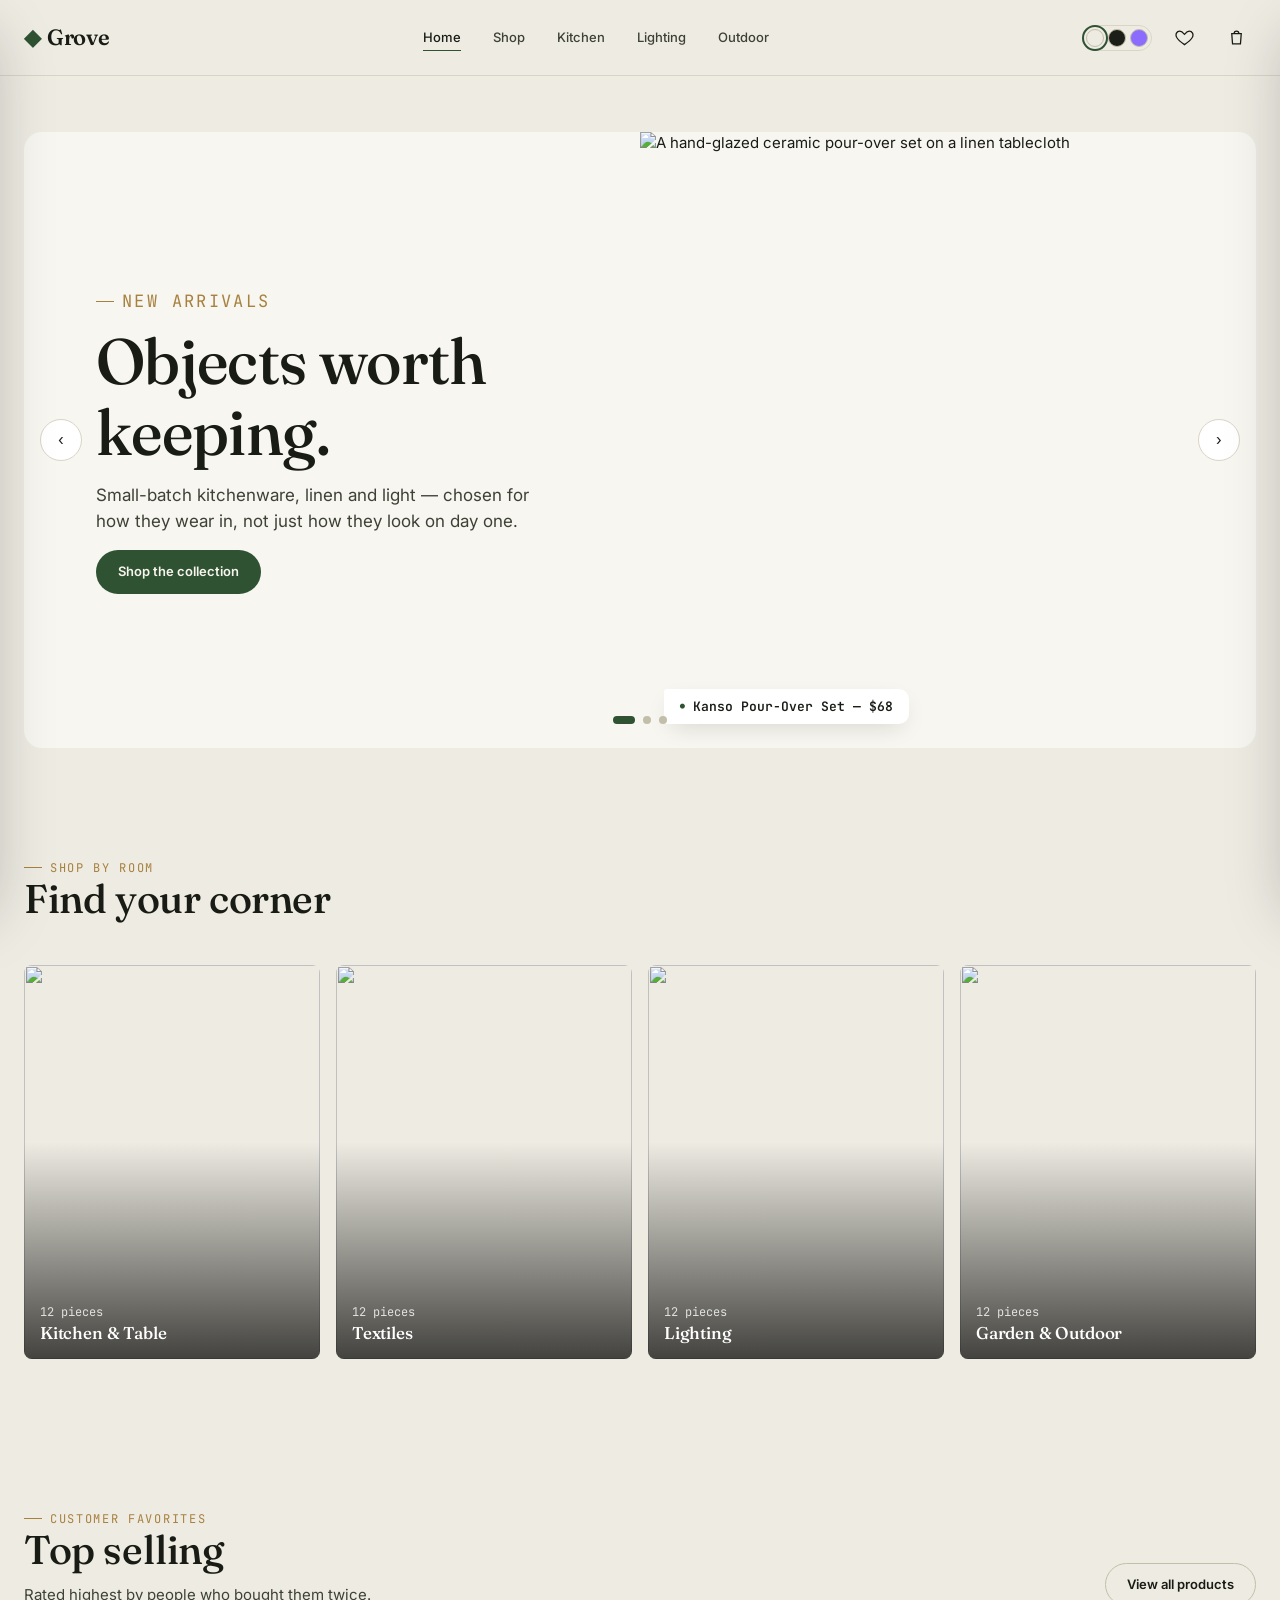
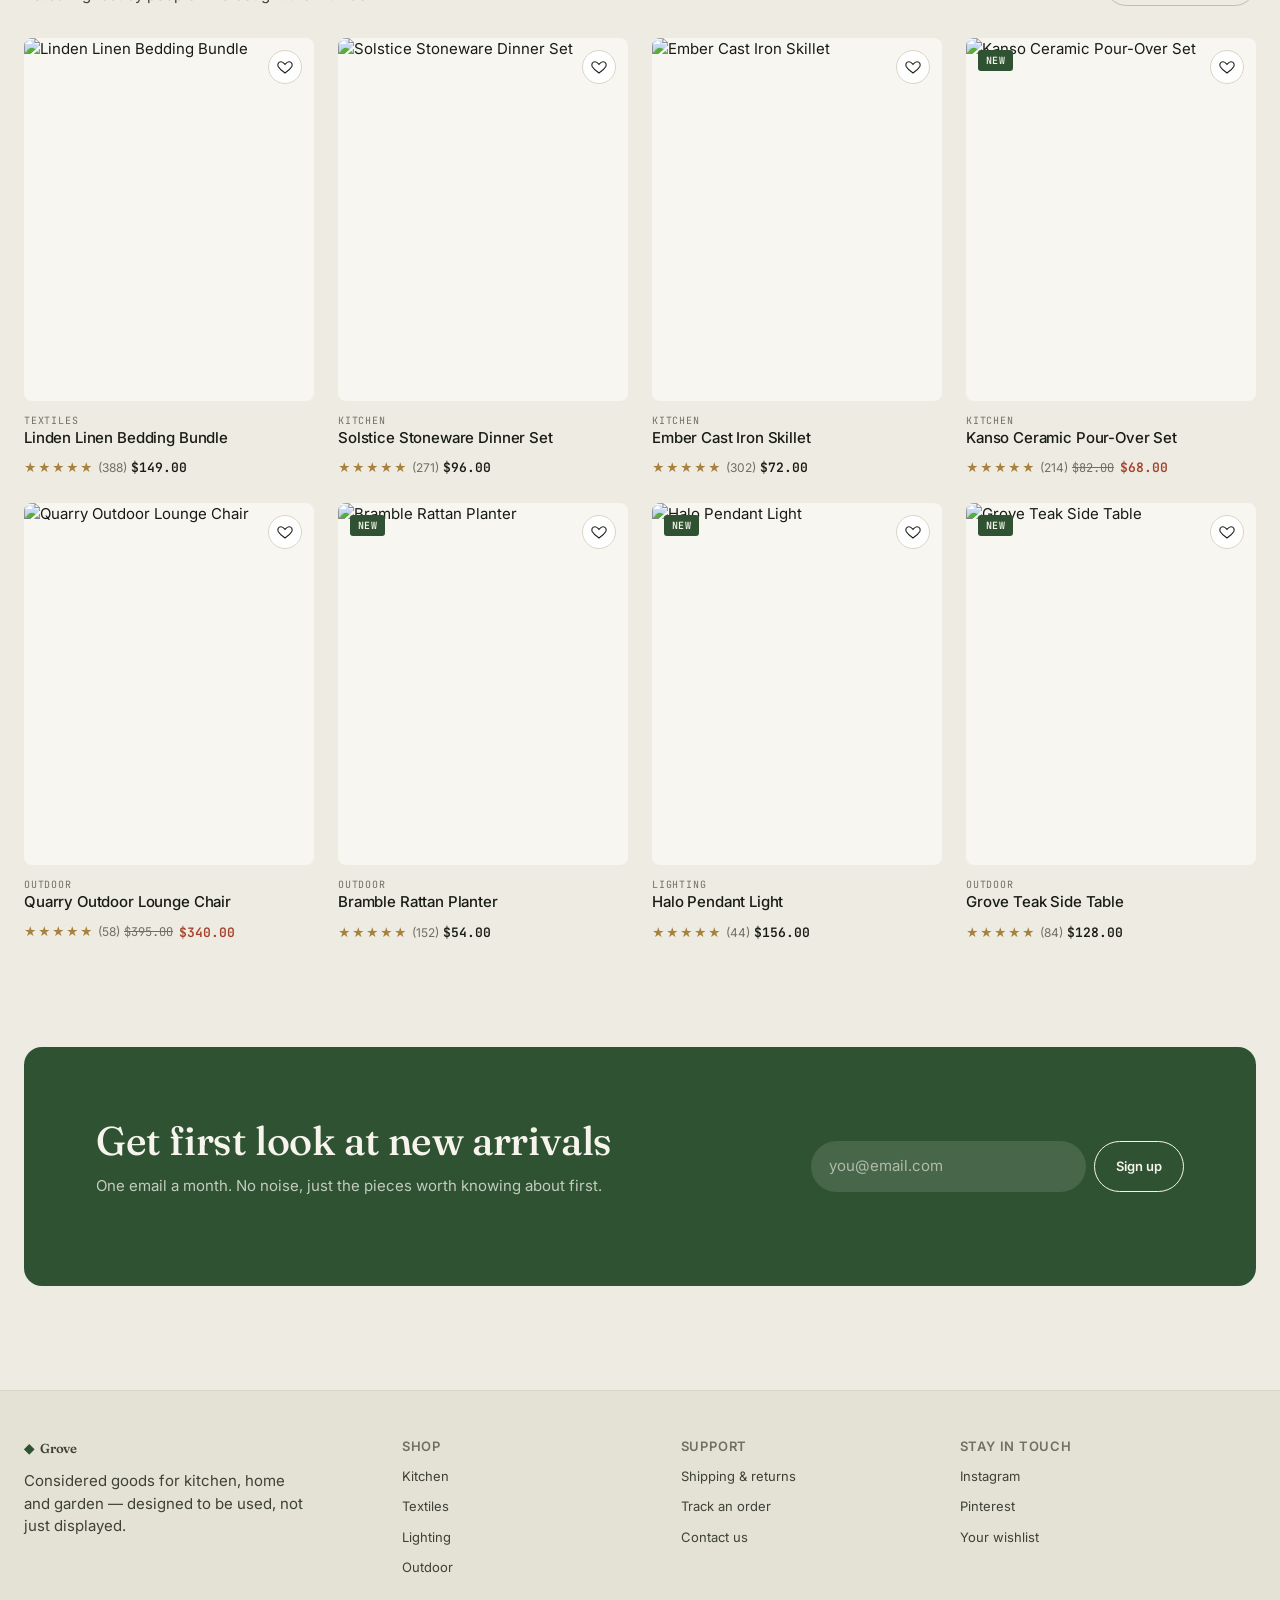
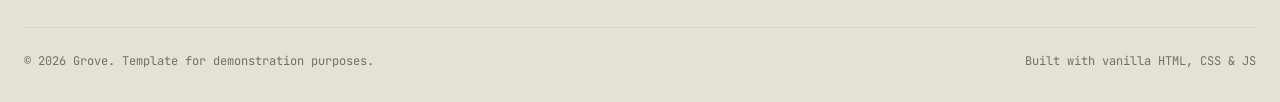
==== index.html @ 3d085f14 "Add files via upload" ====
<!DOCTYPE html>
<html lang="en">
<head>
<meta charset="UTF-8">
<meta name="viewport" content="width=device-width, initial-scale=1.0">
<title>Grove — Considered goods for everyday living</title>
<meta name="description" content="Grove is a considered-goods storefront: kitchen, textiles, lighting and outdoor pieces made to last.">
<link rel="preconnect" href="https://fonts.googleapis.com">
<link rel="stylesheet" href="css/variables.css">
<link rel="stylesheet" href="css/style.css">
<link rel="stylesheet" href="css/components.css">
</head>
<body>
<a class="skip-link" href="#main">Skip to content</a>

<header class="site-header">
  <div class="container site-header__inner">
    <button class="nav-toggle" data-nav-toggle aria-label="Open menu" aria-expanded="false" aria-controls="mobile-nav">
      <span></span><span></span><span></span>
    </button>
    <a href="index.html" class="brand"><span class="brand__mark">◆</span> Grove</a>
    <nav class="nav-primary" aria-label="Primary">
      <a href="index.html" aria-current="page">Home</a>
      <a href="shop.html">Shop</a>
      <a href="shop.html?category=kitchen">Kitchen</a>
      <a href="shop.html?category=lighting">Lighting</a>
      <a href="shop.html?category=outdoor">Outdoor</a>
    </nav>
    <div class="header-actions">
      <div class="theme-switch" role="group" aria-label="Choose a theme">
        <button data-swatch="light" aria-label="Light theme"></button>
        <button data-swatch="dark" aria-label="Dark theme"></button>
        <button data-swatch="neo" aria-label="Neo theme"></button>
      </div>
      <a class="icon-btn" href="wishlist.html" aria-label="Wishlist">
        <svg viewBox="0 0 24 24" stroke-width="1.6"><path d="M12 21s-7.5-4.9-10-9.3C.3 8 2 4 6 4c2.2 0 3.7 1.3 6 4 2.3-2.7 3.8-4 6-4 4 0 5.7 4 4 7.7-2.5 4.4-10 9.3-10 9.3z"/></svg>
        <span class="badge-count" data-wishlist-count>0</span>
      </a>
      <button class="icon-btn" data-cart-open aria-label="Open cart">
        <svg viewBox="0 0 24 24" stroke-width="1.6"><path d="M6 7h12l-1 13H7L6 7z"/><path d="M9 7a3 3 0 0 1 6 0"/></svg>
        <span class="badge-count" data-cart-count>0</span>
      </button>
    </div>
  </div>
</header>

<main id="main">

  <section class="container section--tight">
    <div class="hero">
      <div class="hero-slide is-active">
        <div class="hero-slide__copy">
          <p class="eyebrow">New arrivals</p>
          <h1>Objects worth keeping.</h1>
          <p>Small-batch kitchenware, linen and light — chosen for how they wear in, not just how they look on day one.</p>
          <a class="btn btn--primary" href="shop.html">Shop the collection</a>
        </div>
        <div class="hero-slide__media">
          <img src="https://picsum.photos/seed/grove-hero-1/1000/1000" alt="A hand-glazed ceramic pour-over set on a linen tablecloth" width="1000" height="1000">
          <span class="hero-slide__price">Kanso Pour-Over Set — $68</span>
        </div>
      </div>
      <div class="hero-slide">
        <div class="hero-slide__copy">
          <p class="eyebrow">This week only</p>
          <h1>Linen, stone-washed soft.</h1>
          <p>European flax, garment-dyed and pre-washed so the first night already feels broken-in.</p>
          <a class="btn btn--primary" href="shop.html?category=textiles">Shop textiles</a>
        </div>
        <div class="hero-slide__media">
          <img src="https://picsum.photos/seed/grove-hero-2/1000/1000" alt="Stone-washed linen bedding folded on a bed" width="1000" height="1000">
          <span class="hero-slide__price">Linden Bedding Bundle — $149</span>
        </div>
      </div>
      <div class="hero-slide">
        <div class="hero-slide__copy">
          <p class="eyebrow">Made to last outdoors</p>
          <h1>Take the evening outside.</h1>
          <p>Weatherproof lounge pieces and lighting built for long seasons, not just one summer.</p>
          <a class="btn btn--primary" href="shop.html?category=outdoor">Shop outdoor</a>
        </div>
        <div class="hero-slide__media">
          <img src="https://picsum.photos/seed/grove-hero-3/1000/1000" alt="A teak side table and lounge chair on a patio at dusk" width="1000" height="1000">
          <span class="hero-slide__price">Quarry Lounge Chair — $340</span>
        </div>
      </div>
      <button class="hero-arrow hero-arrow--prev" data-hero-prev aria-label="Previous slide">‹</button>
      <button class="hero-arrow hero-arrow--next" data-hero-next aria-label="Next slide">›</button>
      <div class="hero-dots" data-hero-dots></div>
    </div>
  </section>

  <section class="container section" aria-labelledby="cat-heading">
    <div class="section-head">
      <div>
        <p class="eyebrow">Shop by room</p>
        <h2 id="cat-heading">Find your corner</h2>
      </div>
    </div>
    <div class="category-grid" data-category-grid>
      <a class="category-card" href="shop.html?category=kitchen">
        <img src="https://picsum.photos/seed/grove-kitchen/600/750" alt="" loading="lazy" width="600" height="750">
        <span class="category-card__label"><span>12 pieces</span><h3>Kitchen &amp; Table</h3></span>
      </a>
      <a class="category-card" href="shop.html?category=textiles">
        <img src="https://picsum.photos/seed/grove-textiles/600/750" alt="" loading="lazy" width="600" height="750">
        <span class="category-card__label"><span>12 pieces</span><h3>Textiles</h3></span>
      </a>
      <a class="category-card" href="shop.html?category=lighting">
        <img src="https://picsum.photos/seed/grove-lighting/600/750" alt="" loading="lazy" width="600" height="750">
        <span class="category-card__label"><span>12 pieces</span><h3>Lighting</h3></span>
      </a>
      <a class="category-card" href="shop.html?category=outdoor">
        <img src="https://picsum.photos/seed/grove-outdoor/600/750" alt="" loading="lazy" width="600" height="750">
        <span class="category-card__label"><span>12 pieces</span><h3>Garden &amp; Outdoor</h3></span>
      </a>
    </div>
  </section>

  <section class="container section" aria-labelledby="top-heading">
    <div class="section-head">
      <div>
        <p class="eyebrow">Customer favorites</p>
        <h2 id="top-heading">Top selling</h2>
        <p>Rated highest by people who bought them twice.</p>
      </div>
      <a class="btn btn--outline" href="shop.html">View all products</a>
    </div>
    <div class="product-grid" data-top-selling></div>
  </section>

  <section class="container section--tight">
    <div class="newsletter">
      <div>
        <h2>Get first look at new arrivals</h2>
        <p>One email a month. No noise, just the pieces worth knowing about first.</p>
      </div>
      <form class="newsletter-form" data-newsletter-form>
        <label class="visually-hidden" for="newsletter-email">Email address</label>
        <input id="newsletter-email" type="email" required placeholder="you@email.com">
        <button class="btn btn--outline" type="submit">Sign up</button>
      </form>
    </div>
  </section>

</main>

<footer class="site-footer">
  <div class="container">
    <div class="footer-grid">
      <div>
        <a href="index.html" class="brand"><span class="brand__mark">◆</span> Grove</a>
        <p style="margin-top:var(--space-3);max-width:32ch">Considered goods for kitchen, home and garden — designed to be used, not just displayed.</p>
      </div>
      <div>
        <h4>Shop</h4>
        <ul>
          <li><a href="shop.html?category=kitchen">Kitchen</a></li>
          <li><a href="shop.html?category=textiles">Textiles</a></li>
          <li><a href="shop.html?category=lighting">Lighting</a></li>
          <li><a href="shop.html?category=outdoor">Outdoor</a></li>
        </ul>
      </div>
      <div>
        <h4>Support</h4>
        <ul>
          <li><a href="#">Shipping &amp; returns</a></li>
          <li><a href="#">Track an order</a></li>
          <li><a href="#">Contact us</a></li>
        </ul>
      </div>
      <div>
        <h4>Stay in touch</h4>
        <ul>
          <li><a href="#">Instagram</a></li>
          <li><a href="#">Pinterest</a></li>
          <li><a href="wishlist.html">Your wishlist</a></li>
        </ul>
      </div>
    </div>
    <div class="footer-bottom">
      <span>© 2026 Grove. Template for demonstration purposes.</span>
      <span>Built with vanilla HTML, CSS &amp; JS</span>
    </div>
  </div>
</footer>

<!-- Mobile nav drawer -->
<div class="drawer-overlay" data-mobile-nav-overlay></div>
<nav class="mobile-nav" id="mobile-nav" data-mobile-nav aria-label="Mobile">
  <div style="display:flex;justify-content:space-between;align-items:center">
    <span class="brand"><span class="brand__mark">◆</span> Grove</span>
    <button class="icon-btn" data-mobile-nav-close aria-label="Close menu">✕</button>
  </div>
  <ul>
    <li><a href="index.html">Home</a></li>
    <li><a href="shop.html">Shop</a></li>
    <li><a href="shop.html?category=kitchen">Kitchen</a></li>
    <li><a href="shop.html?category=textiles">Textiles</a></li>
    <li><a href="shop.html?category=lighting">Lighting</a></li>
    <li><a href="shop.html?category=outdoor">Outdoor</a></li>
    <li><a href="wishlist.html">Wishlist</a></li>
  </ul>
</nav>

<!-- Cart drawer -->
<div class="drawer-overlay" data-cart-overlay></div>
<aside class="drawer" data-cart-drawer aria-label="Shopping cart">
  <div class="drawer__header">
    <h3>Your cart</h3>
    <button class="icon-btn" data-cart-close aria-label="Close cart">✕</button>
  </div>
  <div class="drawer__body" data-cart-body></div>
  <div class="drawer__footer" data-cart-footer></div>
</aside>

<script type="module" src="js/mockData.js"></script>
<script type="module" src="js/cart.js"></script>
<script type="module" src="js/main.js"></script>
</body>
</html>
---- css/variables.css ----
/* =========================================================
   GROVE — Design Tokens
   A considered-goods storefront template.
   Three switchable presets: light (default), dark, neo.
   Change the whole site's palette by swapping [data-theme].
   ========================================================= */

@import url('https://fonts.googleapis.com/css2?family=Fraunces:ital,opsz,wght@0,9..144,300;0,9..144,500;0,9..144,600;1,9..144,500&family=Inter:wght@400;500;600;700&family=JetBrains+Mono:wght@400;500;600&display=swap');

:root {
  /* ---- Typography ---- */
  --font-display: 'Fraunces', Georgia, serif;
  --font-body: 'Inter', -apple-system, BlinkMacSystemFont, sans-serif;
  --font-mono: 'JetBrains Mono', ui-monospace, monospace;

  --fs-xs: 0.75rem;
  --fs-sm: 0.8125rem;
  --fs-base: 0.9375rem;
  --fs-md: 1.0625rem;
  --fs-lg: 1.375rem;
  --fs-xl: 1.875rem;
  --fs-2xl: 2.5rem;
  --fs-3xl: clamp(2.5rem, 5vw, 4.25rem);

  --lh-tight: 1.1;
  --lh-normal: 1.5;

  /* ---- Spacing scale ---- */
  --space-1: 0.25rem;
  --space-2: 0.5rem;
  --space-3: 0.75rem;
  --space-4: 1rem;
  --space-5: 1.5rem;
  --space-6: 2rem;
  --space-7: 3rem;
  --space-8: 4.5rem;
  --space-9: 7rem;

  /* ---- Layout ---- */
  --container-max: 1280px;
  --radius-sm: 3px;
  --radius-md: 8px;
  --radius-lg: 18px;
  --radius-tag: 3px 10px 10px 3px;

  /* ---- Motion ---- */
  --ease: cubic-bezier(.4, 0, .2, 1);
  --transition-fast: 150ms var(--ease);
  --transition: 260ms var(--ease);
  --transition-slow: 420ms var(--ease);

  /* ---- Elevation ---- */
  --shadow-sm: 0 1px 2px rgba(20, 20, 15, 0.06);
  --shadow-md: 0 8px 24px -8px rgba(20, 20, 15, 0.18);
  --shadow-lg: 0 24px 60px -12px rgba(20, 20, 15, 0.28);

  --header-h: 76px;
}

/* =========================================================
   THEME: light  — "Grove Minimalist Light" (default)
   Linen ground, deep forest ink, brass hang-tag accent.
   ========================================================= */
:root,
[data-theme="light"] {
  --color-bg: #EDEBE2;
  --color-bg-alt: #E4E1D5;
  --color-surface: #FFFFFF;
  --color-surface-2: #F7F6F0;
  --color-ink: #191C15;
  --color-ink-soft: #3E4136;
  --color-muted: #726F63;
  --color-line: #D9D5C6;
  --color-line-strong: #C3BEAA;

  --color-accent: #2F5233;
  --color-accent-strong: #203A24;
  --color-accent-ink: #F6F4EC;
  --color-brass: #A8813F;
  --color-brass-soft: #E7D8B5;

  --color-danger: #A5402A;
  --color-success: #2F5233;
  --color-focus: #A8813F;

  --overlay: rgba(15, 16, 12, 0.5);
  color-scheme: light;
}

/* =========================================================
   THEME: dark — "Sleek Dark"
   Charcoal-green ground, warm bone ink, brass accent lifted.
   ========================================================= */
[data-theme="dark"] {
  --color-bg: #12140F;
  --color-bg-alt: #191C15;
  --color-surface: #1B1F17;
  --color-surface-2: #21251C;
  --color-ink: #F1EFE4;
  --color-ink-soft: #D6D3C4;
  --color-muted: #8E9182;
  --color-line: #2C3024;
  --color-line-strong: #3A3F2F;

  --color-accent: #7FB88A;
  --color-accent-strong: #A3D2AB;
  --color-accent-ink: #0E140F;
  --color-brass: #D9B872;
  --color-brass-soft: #3A331F;

  --color-danger: #E28068;
  --color-success: #7FB88A;
  --color-focus: #D9B872;

  --overlay: rgba(0, 0, 0, 0.65);
  color-scheme: dark;
}

/* =========================================================
   THEME: neo — "Vibrant Neo"
   Near-black ground, violet + mint dual accent.
   ========================================================= */
[data-theme="neo"] {
  --color-bg: #0E0E14;
  --color-bg-alt: #15151E;
  --color-surface: #17171F;
  --color-surface-2: #1D1D28;
  --color-ink: #F3F2FA;
  --color-ink-soft: #C9C7DA;
  --color-muted: #8A88A0;
  --color-line: #2A2A38;
  --color-line-strong: #3A3A4C;

  --color-accent: #8B6CFF;
  --color-accent-strong: #A98FFF;
  --color-accent-ink: #0E0E14;
  --color-brass: #00E3A0;
  --color-brass-soft: #16332A;

  --color-danger: #FF6B7A;
  --color-success: #00E3A0;
  --color-focus: #00E3A0;

  --overlay: rgba(5, 5, 10, 0.7);
  color-scheme: dark;
}
---- css/style.css ----
/* =========================================================
   GROVE — Base styles: reset, typography, layout, header/footer
   ========================================================= */

*, *::before, *::after { box-sizing: border-box; }
html { scroll-behavior: smooth; }
@media (prefers-reduced-motion: reduce) {
  html { scroll-behavior: auto; }
  *, *::before, *::after {
    animation-duration: 0.01ms !important;
    animation-iteration-count: 1 !important;
    transition-duration: 0.01ms !important;
  }
}

body {
  margin: 0;
  background: var(--color-bg);
  color: var(--color-ink);
  font-family: var(--font-body);
  font-size: var(--fs-base);
  line-height: var(--lh-normal);
  -webkit-font-smoothing: antialiased;
  transition: background var(--transition), color var(--transition);
}

img { max-width: 100%; display: block; }
a { color: inherit; text-decoration: none; }
ul { list-style: none; margin: 0; padding: 0; }
button { font: inherit; color: inherit; }
input, select, textarea { font: inherit; }

h1, h2, h3, h4 {
  font-family: var(--font-display);
  font-weight: 500;
  line-height: var(--lh-tight);
  margin: 0 0 var(--space-3);
  letter-spacing: -0.01em;
}
h1 { font-size: var(--fs-3xl); }
h2 { font-size: var(--fs-2xl); }
h3 { font-size: var(--fs-lg); }
p { margin: 0 0 var(--space-4); color: var(--color-ink-soft); }

:focus-visible {
  outline: 2px solid var(--color-focus);
  outline-offset: 3px;
  border-radius: var(--radius-sm);
}

.container {
  max-width: var(--container-max);
  margin-inline: auto;
  padding-inline: var(--space-5);
}
@media (max-width: 640px) {
  .container { padding-inline: var(--space-4); }
}

.section { padding-block: var(--space-8); }
.section--tight { padding-block: var(--space-6); }

.eyebrow {
  display: inline-flex;
  align-items: center;
  gap: var(--space-2);
  font-family: var(--font-mono);
  font-size: var(--fs-xs);
  letter-spacing: 0.14em;
  text-transform: uppercase;
  color: var(--color-brass);
  margin-bottom: var(--space-3);
}
.eyebrow::before {
  content: "";
  width: 18px; height: 1px;
  background: var(--color-brass);
}

.section-head {
  display: flex;
  align-items: flex-end;
  justify-content: space-between;
  gap: var(--space-4);
  margin-bottom: var(--space-6);
  flex-wrap: wrap;
}
.section-head p { margin: 0; max-width: 46ch; }

.visually-hidden {
  position: absolute; width: 1px; height: 1px;
  padding: 0; margin: -1px; overflow: hidden;
  clip: rect(0,0,0,0); white-space: nowrap; border: 0;
}

.skip-link {
  position: absolute; left: -999px; top: 0;
  background: var(--color-accent); color: var(--color-accent-ink);
  padding: var(--space-3) var(--space-4); z-index: 999;
  border-radius: 0 0 var(--radius-sm) 0;
}
.skip-link:focus { left: 0; }

/* ---------------------------------------------------------
   Site header
   --------------------------------------------------------- */
.site-header {
  position: sticky; top: 0; z-index: 60;
  height: var(--header-h);
  display: flex; align-items: center;
  background: color-mix(in srgb, var(--color-bg) 88%, transparent);
  backdrop-filter: blur(10px);
  border-bottom: 1px solid var(--color-line);
}
.site-header__inner {
  width: 100%;
  display: flex; align-items: center; justify-content: space-between;
  gap: var(--space-5);
}
.brand {
  font-family: var(--font-display);
  font-size: var(--fs-lg);
  font-weight: 600;
  letter-spacing: -0.01em;
  display: flex; align-items: baseline; gap: 6px;
}
.brand__mark { color: var(--color-accent); }

.nav-primary {
  display: flex; align-items: center; gap: var(--space-6);
}
.nav-primary a {
  font-size: var(--fs-sm);
  font-weight: 500;
  color: var(--color-ink-soft);
  position: relative;
  padding-block: 4px;
}
.nav-primary a::after {
  content: "";
  position: absolute; left: 0; right: 100%; bottom: 0;
  height: 1px; background: var(--color-accent);
  transition: right var(--transition-fast);
}
.nav-primary a:hover::after,
.nav-primary a[aria-current="page"]::after { right: 0; }
.nav-primary a[aria-current="page"] { color: var(--color-ink); }

.header-actions { display: flex; align-items: center; gap: var(--space-3); }

.icon-btn {
  position: relative;
  display: inline-flex; align-items: center; justify-content: center;
  width: 40px; height: 40px;
  border: 1px solid transparent;
  background: transparent;
  border-radius: 50%;
  cursor: pointer;
  transition: background var(--transition-fast), border-color var(--transition-fast);
}
.icon-btn:hover { background: var(--color-surface-2); border-color: var(--color-line); }
.icon-btn svg { width: 19px; height: 19px; stroke: currentColor; fill: none; }

.badge-count {
  position: absolute; top: 1px; right: 1px;
  min-width: 16px; height: 16px; padding: 0 3px;
  border-radius: 999px;
  background: var(--color-accent);
  color: var(--color-accent-ink);
  font-family: var(--font-mono);
  font-size: 10px; font-weight: 600;
  display: flex; align-items: center; justify-content: center;
  transform: scale(0);
  transition: transform var(--transition-fast);
}
.badge-count.is-visible { transform: scale(1); }

.theme-switch {
  display: flex; gap: 4px;
  border: 1px solid var(--color-line);
  border-radius: 999px;
  padding: 3px;
}
.theme-switch button {
  width: 18px; height: 18px; border-radius: 50%;
  border: 1px solid var(--color-line-strong);
  cursor: pointer; padding: 0;
}
.theme-switch button[data-swatch="light"] { background: #EDEBE2; }
.theme-switch button[data-swatch="dark"] { background: #1B1F17; }
.theme-switch button[data-swatch="neo"] { background: #8B6CFF; }
.theme-switch button.is-active { outline: 2px solid var(--color-accent); outline-offset: 2px; }

.nav-toggle {
  display: none;
  width: 40px; height: 40px;
  border: none; background: none; cursor: pointer;
  flex-direction: column; gap: 5px; align-items: center; justify-content: center;
}
.nav-toggle span { width: 20px; height: 1.5px; background: var(--color-ink); transition: transform var(--transition-fast), opacity var(--transition-fast); }

@media (max-width: 900px) {
  .nav-primary { display: none; }
  .nav-toggle { display: inline-flex; }
}

/* ---------------------------------------------------------
   Footer
   --------------------------------------------------------- */
.site-footer {
  border-top: 1px solid var(--color-line);
  background: var(--color-bg-alt);
  padding-block: var(--space-7) var(--space-6);
  margin-top: var(--space-8);
}
.footer-grid {
  display: grid;
  grid-template-columns: 1.4fr 1fr 1fr 1.2fr;
  gap: var(--space-6);
}
.footer-grid h4 { font-family: var(--font-body); font-size: var(--fs-sm); font-weight: 600; text-transform: uppercase; letter-spacing: 0.06em; color: var(--color-muted); }
.footer-grid ul { display: flex; flex-direction: column; gap: var(--space-2); }
.footer-grid a { font-size: var(--fs-sm); color: var(--color-ink-soft); }
.footer-grid a:hover { color: var(--color-accent); }
.footer-bottom {
  display: flex; justify-content: space-between; align-items: center;
  margin-top: var(--space-7); padding-top: var(--space-5);
  border-top: 1px solid var(--color-line);
  font-size: var(--fs-xs); color: var(--color-muted);
  font-family: var(--font-mono);
}
@media (max-width: 760px) {
  .footer-grid { grid-template-columns: 1fr 1fr; }
  .footer-bottom { flex-direction: column; gap: var(--space-3); align-items: flex-start; }
}
---- css/components.css ----
/* =========================================================
   GROVE — Components
   ========================================================= */

/* ---------- Buttons ---------- */
.btn {
  display: inline-flex; align-items: center; justify-content: center; gap: var(--space-2);
  padding: 0.85em 1.6em;
  border-radius: 999px;
  border: 1px solid transparent;
  font-size: var(--fs-sm); font-weight: 600;
  cursor: pointer;
  transition: transform var(--transition-fast), background var(--transition-fast), border-color var(--transition-fast), color var(--transition-fast);
  white-space: nowrap;
}
.btn:active { transform: scale(0.97); }
.btn--primary { background: var(--color-accent); color: var(--color-accent-ink); }
.btn--primary:hover { background: var(--color-accent-strong); }
.btn--outline { background: transparent; border-color: var(--color-line-strong); color: var(--color-ink); }
.btn--outline:hover { border-color: var(--color-accent); color: var(--color-accent); }
.btn--ghost { background: transparent; color: var(--color-ink-soft); }
.btn--ghost:hover { color: var(--color-ink); }
.btn--full { width: 100%; }
.btn--sm { padding: 0.55em 1.1em; font-size: var(--fs-xs); }
.btn:disabled { opacity: 0.45; cursor: not-allowed; }
.btn--icon { padding: 0.85em; border-radius: 50%; }

/* ---------- Hero ---------- */
.hero {
  position: relative;
  overflow: hidden;
  border-radius: var(--radius-lg);
  margin-top: var(--space-5);
  background: var(--color-surface-2);
}
.hero-slide {
  display: grid;
  grid-template-columns: 1fr 1fr;
  align-items: center;
  min-height: 480px;
  opacity: 0; position: absolute; inset: 0;
  transition: opacity var(--transition-slow);
  pointer-events: none;
}
.hero-slide.is-active { opacity: 1; position: relative; pointer-events: auto; }
.hero-slide__copy { padding: var(--space-8); }
.hero-slide__copy h1 { font-size: var(--fs-3xl); margin-bottom: var(--space-4); }
.hero-slide__copy p { max-width: 40ch; font-size: var(--fs-md); }
.hero-slide__media { position: relative; height: 100%; min-height: 480px; overflow: hidden; }
.hero-slide__media img { width: 100%; height: 100%; object-fit: cover; }
.hero-slide__price {
  position: absolute; bottom: var(--space-5); left: var(--space-5);
  background: var(--color-surface); color: var(--color-ink);
  padding: var(--space-2) var(--space-4);
  border-radius: var(--radius-tag);
  font-family: var(--font-mono); font-size: var(--fs-sm); font-weight: 600;
  box-shadow: var(--shadow-md);
  display: flex; align-items: center; gap: var(--space-2);
}
.hero-slide__price::before { content: "●"; color: var(--color-accent); font-size: 8px; }

.hero-dots {
  position: absolute; bottom: var(--space-5); left: 50%; transform: translateX(-50%);
  display: flex; gap: var(--space-2); z-index: 5;
}
.hero-dots button {
  width: 8px; height: 8px; border-radius: 50%; border: none;
  background: var(--color-line-strong); cursor: pointer; padding: 0;
  transition: background var(--transition-fast), width var(--transition-fast);
}
.hero-dots button.is-active { background: var(--color-accent); width: 22px; border-radius: 4px; }

.hero-arrow {
  position: absolute; top: 50%; translate: 0 -50%; z-index: 5;
  width: 42px; height: 42px; border-radius: 50%;
  background: var(--color-surface); border: 1px solid var(--color-line);
  display: flex; align-items: center; justify-content: center; cursor: pointer;
}
.hero-arrow--prev { left: var(--space-4); }
.hero-arrow--next { right: var(--space-4); }

@media (max-width: 760px) {
  .hero-slide { grid-template-columns: 1fr; }
  .hero-slide__media { order: -1; min-height: 260px; }
  .hero-slide__copy { padding: var(--space-6); }
}

/* ---------- Category cards ---------- */
.category-grid {
  display: grid;
  grid-template-columns: repeat(4, 1fr);
  gap: var(--space-4);
}
.category-card {
  position: relative;
  aspect-ratio: 3/4;
  border-radius: var(--radius-md);
  overflow: hidden;
  isolation: isolate;
}
.category-card img { width: 100%; height: 100%; object-fit: cover; transition: transform var(--transition-slow); }
.category-card::after {
  content: ""; position: absolute; inset: 0;
  background: linear-gradient(0deg, rgba(10,10,8,.75), rgba(10,10,8,0) 55%);
  z-index: 1;
}
.category-card:hover img { transform: scale(1.06); }
.category-card__label {
  position: absolute; left: var(--space-4); bottom: var(--space-4); z-index: 2;
  color: #fff;
}
.category-card__label span { font-family: var(--font-mono); font-size: var(--fs-xs); opacity: .8; }
.category-card__label h3 { color: #fff; margin: 2px 0 0; font-size: var(--fs-md); }

@media (max-width: 900px) { .category-grid { grid-template-columns: repeat(2, 1fr); } }

/* ---------- Product grid & card ---------- */
.product-grid {
  display: grid;
  grid-template-columns: repeat(4, 1fr);
  gap: var(--space-5);
}
@media (max-width: 1100px) { .product-grid { grid-template-columns: repeat(3, 1fr); } }
@media (max-width: 760px) { .product-grid { grid-template-columns: repeat(2, 1fr); gap: var(--space-3); } }

.product-card {
  position: relative;
  display: flex; flex-direction: column;
}
.product-card__media {
  position: relative;
  aspect-ratio: 4/5;
  border-radius: var(--radius-md);
  overflow: hidden;
  background: var(--color-surface-2);
}
.product-card__media img { width: 100%; height: 100%; object-fit: cover; transition: transform var(--transition-slow), opacity var(--transition); }
.product-card:hover .product-card__media img { transform: scale(1.05); }
.product-card__media img.product-card__img--alt {
  position: absolute; inset: 0; opacity: 0;
}
.product-card:hover .product-card__img--alt { opacity: 1; }
.product-card:hover .product-card__img--main { opacity: 0; }

.product-card__badge {
  position: absolute; top: var(--space-3); left: var(--space-3); z-index: 2;
  background: var(--color-accent); color: var(--color-accent-ink);
  font-family: var(--font-mono); font-size: 10px; font-weight: 600;
  padding: 3px 8px; border-radius: var(--radius-sm); letter-spacing: .04em; text-transform: uppercase;
}
.product-card__badge--out { background: var(--color-muted); }

.product-card__wish {
  position: absolute; top: var(--space-3); right: var(--space-3); z-index: 2;
  width: 34px; height: 34px; border-radius: 50%;
  background: color-mix(in srgb, var(--color-surface) 88%, transparent);
  border: 1px solid var(--color-line);
  display: flex; align-items: center; justify-content: center; cursor: pointer;
  backdrop-filter: blur(4px);
}
.product-card__wish svg { width: 16px; height: 16px; stroke: currentColor; fill: none; transition: fill var(--transition-fast), stroke var(--transition-fast); }
.product-card__wish.is-active svg { fill: var(--color-danger); stroke: var(--color-danger); }

.product-card__quick {
  position: absolute; left: var(--space-3); right: var(--space-3); bottom: var(--space-3); z-index: 2;
  opacity: 0; transform: translateY(6px);
  transition: opacity var(--transition-fast), transform var(--transition-fast);
}
.product-card:hover .product-card__quick,
.product-card:focus-within .product-card__quick { opacity: 1; transform: translateY(0); }

.product-card__body { padding-top: var(--space-3); }
.product-card__cat { font-family: var(--font-mono); font-size: 10px; text-transform: uppercase; letter-spacing: .08em; color: var(--color-muted); }
.product-card__title { font-size: var(--fs-base); font-weight: 500; margin: 2px 0 6px; font-family: var(--font-body); }
.product-card__title a::after { content: ""; position: absolute; inset: 0; }

.price-tag {
  display: inline-flex; align-items: center; gap: 6px;
  font-family: var(--font-mono); font-weight: 600; font-size: var(--fs-sm);
}
.price-tag__old { color: var(--color-muted); text-decoration: line-through; font-weight: 400; font-size: var(--fs-xs); }
.price-tag__new { color: var(--color-ink); }
.price-tag--sale .price-tag__new { color: var(--color-danger); }

.rating {
  display: inline-flex; align-items: center; gap: 4px;
  font-size: var(--fs-xs); color: var(--color-muted);
}
.rating__stars { color: var(--color-brass); letter-spacing: 1px; }

/* ---------- Section: newsletter ---------- */
.newsletter {
  border-radius: var(--radius-lg);
  background: var(--color-accent);
  color: var(--color-accent-ink);
  padding: var(--space-8);
  display: grid; grid-template-columns: 1fr auto; align-items: center; gap: var(--space-6);
}
.newsletter h2 { color: var(--color-accent-ink); }
.newsletter p { color: color-mix(in srgb, var(--color-accent-ink) 75%, transparent); }
.newsletter-form { display: flex; gap: var(--space-2); min-width: 360px; }
.newsletter-form input {
  flex: 1; padding: 0.9em 1.1em; border-radius: 999px; border: 1px solid transparent;
  background: color-mix(in srgb, var(--color-accent-ink) 12%, transparent);
  color: var(--color-accent-ink);
}
.newsletter-form input::placeholder { color: color-mix(in srgb, var(--color-accent-ink) 60%, transparent); }
.newsletter-form .btn--outline { border-color: var(--color-accent-ink); color: var(--color-accent-ink); }
.newsletter-form .btn--outline:hover { background: var(--color-accent-ink); color: var(--color-accent); }
@media (max-width: 760px) {
  .newsletter { grid-template-columns: 1fr; }
  .newsletter-form { min-width: 0; flex-direction: column; }
}

/* ---------- Breadcrumbs ---------- */
.breadcrumbs { display: flex; gap: var(--space-2); font-size: var(--fs-xs); color: var(--color-muted); margin-bottom: var(--space-5); font-family: var(--font-mono); }
.breadcrumbs a:hover { color: var(--color-accent); }

/* ---------- Shop layout ---------- */
.shop-layout { display: grid; grid-template-columns: 260px 1fr; gap: var(--space-7); align-items: start; }
@media (max-width: 900px) { .shop-layout { grid-template-columns: 1fr; } }

.filters { position: sticky; top: calc(var(--header-h) + var(--space-4)); }
.filter-group { border-bottom: 1px solid var(--color-line); padding-block: var(--space-4); }
.filter-group:first-child { padding-top: 0; }
.filter-group__title {
  display: flex; align-items: center; justify-content: space-between;
  font-weight: 600; font-size: var(--fs-sm); cursor: pointer; user-select: none;
}
.filter-group__title .chev { transition: transform var(--transition-fast); }
.filter-group.is-collapsed .filter-group__title .chev { transform: rotate(-90deg); }
.filter-group.is-collapsed .filter-group__body { display: none; }
.filter-group__body { margin-top: var(--space-3); display: flex; flex-direction: column; gap: var(--space-2); }

.checkbox-row { display: flex; align-items: center; gap: var(--space-2); font-size: var(--fs-sm); cursor: pointer; }
.checkbox-row input { accent-color: var(--color-accent); width: 15px; height: 15px; }
.checkbox-row .count { margin-left: auto; color: var(--color-muted); font-family: var(--font-mono); font-size: var(--fs-xs); }

.swatch-row { display: flex; flex-wrap: wrap; gap: var(--space-2); }
.swatch {
  width: 26px; height: 26px; border-radius: 50%; cursor: pointer;
  border: 2px solid var(--color-surface); box-shadow: 0 0 0 1px var(--color-line-strong);
  position: relative;
}
.swatch.is-selected { box-shadow: 0 0 0 2px var(--color-accent); }

.range-slider { padding-top: var(--space-2); }
.range-slider input[type="range"] {
  width: 100%; accent-color: var(--color-accent);
}
.range-slider__values { display: flex; justify-content: space-between; font-family: var(--font-mono); font-size: var(--fs-xs); color: var(--color-muted); margin-top: var(--space-1); }

.toolbar {
  display: flex; align-items: center; justify-content: space-between; gap: var(--space-4);
  margin-bottom: var(--space-5); flex-wrap: wrap;
}
.search-input {
  position: relative; flex: 1; min-width: 220px;
}
.search-input input {
  width: 100%; padding: 0.75em 1em 0.75em 2.4em; border-radius: 999px;
  border: 1px solid var(--color-line); background: var(--color-surface); color: var(--color-ink);
}
.search-input svg { position: absolute; left: 0.9em; top: 50%; translate: 0 -50%; width: 15px; height: 15px; stroke: var(--color-muted); fill: none; }

.select-sort {
  padding: 0.7em 2.2em 0.7em 1em; border-radius: 999px; border: 1px solid var(--color-line);
  background: var(--color-surface); color: var(--color-ink);
  appearance: none;
  background-image: url("data:image/svg+xml,%3Csvg xmlns='http://www.w3.org/2000/svg' width='10' height='6'%3E%3Cpath d='M1 1l4 4 4-4' stroke='%23726F63' fill='none' stroke-width='1.4'/%3E%3C/svg%3E");
  background-repeat: no-repeat; background-position: right 1em center;
}
.result-count { font-family: var(--font-mono); font-size: var(--fs-xs); color: var(--color-muted); }
.active-filters { display: flex; flex-wrap: wrap; gap: var(--space-2); margin-bottom: var(--space-4); }
.filter-chip {
  display: inline-flex; align-items: center; gap: 6px;
  background: var(--color-surface-2); border: 1px solid var(--color-line);
  padding: 4px 6px 4px 10px; border-radius: 999px; font-size: var(--fs-xs);
}
.filter-chip button { width: 16px; height: 16px; border-radius: 50%; background: var(--color-line-strong); border: none; cursor: pointer; }

.empty-state { text-align: center; padding: var(--space-8) var(--space-4); color: var(--color-muted); }
.empty-state h3 { color: var(--color-ink); }

.pagination { display: flex; justify-content: center; gap: var(--space-2); margin-top: var(--space-7); }
.pagination button {
  width: 36px; height: 36px; border-radius: 50%; border: 1px solid var(--color-line);
  background: var(--color-surface); cursor: pointer; font-size: var(--fs-sm);
}
.pagination button.is-active { background: var(--color-accent); color: var(--color-accent-ink); border-color: var(--color-accent); }

/* ---------- Product detail ---------- */
.pdp-layout { display: grid; grid-template-columns: 84px 1fr 1fr; gap: var(--space-5); }
.pdp-thumbs { display: flex; flex-direction: column; gap: var(--space-3); }
.pdp-thumbs button {
  border-radius: var(--radius-md); overflow: hidden; border: 2px solid transparent;
  cursor: pointer; padding: 0; aspect-ratio: 1;
}
.pdp-thumbs button.is-active { border-color: var(--color-accent); }
.pdp-main-image { border-radius: var(--radius-lg); overflow: hidden; aspect-ratio: 1; background: var(--color-surface-2); }
.pdp-main-image img { width: 100%; height: 100%; object-fit: cover; }

.pdp-info__cat { font-family: var(--font-mono); font-size: var(--fs-xs); text-transform: uppercase; letter-spacing: .08em; color: var(--color-muted); }
.pdp-info h1 { font-size: var(--fs-2xl); margin: 6px 0 10px; }
.pdp-price { font-family: var(--font-mono); font-size: var(--fs-lg); font-weight: 600; margin-bottom: var(--space-4); }
.pdp-desc { max-width: 52ch; }

.option-row { margin-bottom: var(--space-5); }
.option-row__label { font-size: var(--fs-sm); font-weight: 600; margin-bottom: var(--space-2); display: flex; gap: 8px; }
.option-row__label span { color: var(--color-muted); font-weight: 400; font-family: var(--font-mono); }
.size-row { display: flex; gap: var(--space-2); flex-wrap: wrap; }
.size-chip {
  min-width: 42px; padding: 0.5em 0.8em; text-align: center;
  border: 1px solid var(--color-line-strong); border-radius: var(--radius-md);
  cursor: pointer; font-size: var(--fs-sm); background: var(--color-surface);
}
.size-chip.is-selected { border-color: var(--color-accent); background: var(--color-accent); color: var(--color-accent-ink); }
.size-chip:disabled { opacity: .35; text-decoration: line-through; cursor: not-allowed; }

.qty-stepper {
  display: inline-flex; align-items: center; border: 1px solid var(--color-line-strong); border-radius: 999px;
}
.qty-stepper button { width: 38px; height: 38px; border: none; background: none; cursor: pointer; font-size: 16px; }
.qty-stepper input { width: 36px; text-align: center; border: none; background: none; color: var(--color-ink); }

.pdp-actions { display: flex; gap: var(--space-3); margin: var(--space-5) 0; }
.pdp-meta { display: flex; gap: var(--space-5); font-size: var(--fs-xs); color: var(--color-muted); font-family: var(--font-mono); margin-top: var(--space-4); }

.accordion { border-top: 1px solid var(--color-line); margin-top: var(--space-6); }
.accordion-item { border-bottom: 1px solid var(--color-line); }
.accordion-item__trigger {
  width: 100%; display: flex; justify-content: space-between; align-items: center;
  padding: var(--space-4) 0; background: none; border: none; cursor: pointer;
  font-weight: 600; font-size: var(--fs-sm); text-align: left;
}
.accordion-item__trigger .chev { transition: transform var(--transition-fast); }
.accordion-item.is-open .chev { transform: rotate(180deg); }
.accordion-item__panel {
  max-height: 0; overflow: hidden; transition: max-height var(--transition-slow);
}
.accordion-item__panel-inner { padding-bottom: var(--space-4); font-size: var(--fs-sm); color: var(--color-ink-soft); }
.accordion-item__panel-inner table { width: 100%; border-collapse: collapse; }
.accordion-item__panel-inner td { padding: 6px 0; border-bottom: 1px dashed var(--color-line); }
.accordion-item__panel-inner td:first-child { color: var(--color-muted); width: 40%; }

@media (max-width: 900px) {
  .pdp-layout { grid-template-columns: 1fr; }
  .pdp-thumbs { flex-direction: row; order: 2; }
}

/* ---------- Cart drawer ---------- */
.drawer-overlay {
  position: fixed; inset: 0; background: var(--overlay);
  opacity: 0; pointer-events: none; transition: opacity var(--transition); z-index: 90;
}
.drawer-overlay.is-open { opacity: 1; pointer-events: auto; }

.drawer {
  position: fixed; top: 0; right: 0; height: 100dvh; width: min(420px, 100vw);
  background: var(--color-surface); z-index: 95;
  display: flex; flex-direction: column;
  transform: translateX(100%); transition: transform var(--transition-slow);
  box-shadow: var(--shadow-lg);
}
.drawer.is-open { transform: translateX(0); }
.drawer__header {
  display: flex; align-items: center; justify-content: space-between;
  padding: var(--space-5); border-bottom: 1px solid var(--color-line);
}
.drawer__header h3 { margin: 0; font-size: var(--fs-md); }
.drawer__body { flex: 1; overflow-y: auto; padding: var(--space-5); }
.drawer__footer { padding: var(--space-5); border-top: 1px solid var(--color-line); }

.cart-line { display: grid; grid-template-columns: 72px 1fr auto; gap: var(--space-3); padding-block: var(--space-4); border-bottom: 1px solid var(--color-line); }
.cart-line:first-child { padding-top: 0; }
.cart-line__img { width: 72px; height: 88px; border-radius: var(--radius-sm); overflow: hidden; background: var(--color-surface-2); }
.cart-line__img img { width: 100%; height: 100%; object-fit: cover; }
.cart-line__title { font-size: var(--fs-sm); font-weight: 500; margin-bottom: 2px; }
.cart-line__variant { font-size: var(--fs-xs); color: var(--color-muted); margin-bottom: var(--space-2); }
.cart-line__price { font-family: var(--font-mono); font-size: var(--fs-sm); font-weight: 600; text-align: right; }
.cart-line__remove { font-size: var(--fs-xs); color: var(--color-muted); text-decoration: underline; cursor: pointer; background: none; border: none; margin-top: var(--space-2); }
.cart-line .qty-stepper { transform: scale(0.85); transform-origin: left; }

.summary-row { display: flex; justify-content: space-between; font-size: var(--fs-sm); margin-bottom: var(--space-2); color: var(--color-ink-soft); }
.summary-row--total { font-weight: 700; color: var(--color-ink); font-size: var(--fs-md); font-family: var(--font-mono); padding-top: var(--space-3); border-top: 1px dashed var(--color-line); margin-top: var(--space-3); }

.promo-row { display: flex; gap: var(--space-2); margin: var(--space-4) 0; }
.promo-row input { flex: 1; padding: 0.7em 1em; border-radius: var(--radius-md); border: 1px solid var(--color-line-strong); background: var(--color-surface); }
.promo-msg { font-size: var(--fs-xs); margin-top: -6px; margin-bottom: var(--space-3); }
.promo-msg.is-success { color: var(--color-success); }
.promo-msg.is-error { color: var(--color-danger); }

.cart-empty { text-align: center; padding: var(--space-8) 0; color: var(--color-muted); }

/* ---------- Mobile nav drawer ---------- */
.mobile-nav {
  position: fixed; top: 0; left: 0; height: 100dvh; width: min(320px, 84vw);
  background: var(--color-surface); z-index: 95;
  transform: translateX(-100%); transition: transform var(--transition-slow);
  padding: var(--space-5); box-shadow: var(--shadow-lg);
  display: flex; flex-direction: column; gap: var(--space-5);
}
.mobile-nav.is-open { transform: translateX(0); }
.mobile-nav a { font-size: var(--fs-md); font-family: var(--font-display); }
.mobile-nav ul { display: flex; flex-direction: column; gap: var(--space-4); }

/* ---------- Toasts ---------- */
.toast-stack {
  position: fixed; bottom: var(--space-5); left: 50%; translate: -50% 0;
  display: flex; flex-direction: column; gap: var(--space-2); z-index: 200;
  width: min(360px, 90vw);
}
.toast {
  display: flex; align-items: center; gap: var(--space-3);
  background: var(--color-ink); color: var(--color-bg);
  padding: var(--space-3) var(--space-4); border-radius: var(--radius-md);
  box-shadow: var(--shadow-md);
  font-size: var(--fs-sm);
  animation: toast-in var(--transition) var(--ease);
}
[data-theme="dark"] .toast, [data-theme="neo"] .toast { background: var(--color-surface-2); color: var(--color-ink); border: 1px solid var(--color-line-strong); }
.toast__dot { width: 8px; height: 8px; border-radius: 50%; background: var(--color-brass); flex-shrink: 0; }
.toast.leaving { animation: toast-out var(--transition-fast) var(--ease) forwards; }
@keyframes toast-in { from { opacity: 0; transform: translateY(10px); } to { opacity: 1; transform: translateY(0); } }
@keyframes toast-out { to { opacity: 0; transform: translateY(-6px); } }

/* ---------- Checkout ---------- */
.checkout-steps { display: flex; align-items: center; justify-content: center; gap: var(--space-3); margin-bottom: var(--space-7); }
.checkout-step { display: flex; align-items: center; gap: var(--space-2); font-size: var(--fs-sm); color: var(--color-muted); }
.checkout-step__dot {
  width: 28px; height: 28px; border-radius: 50%; border: 1px solid var(--color-line-strong);
  display: flex; align-items: center; justify-content: center; font-family: var(--font-mono); font-size: var(--fs-xs);
}
.checkout-step.is-active { color: var(--color-ink); }
.checkout-step.is-active .checkout-step__dot { background: var(--color-accent); border-color: var(--color-accent); color: var(--color-accent-ink); }
.checkout-step.is-done .checkout-step__dot { background: var(--color-ink); border-color: var(--color-ink); color: var(--color-bg); }
.checkout-connector { width: 40px; height: 1px; background: var(--color-line-strong); }

.checkout-grid { display: grid; grid-template-columns: 1fr 380px; gap: var(--space-7); align-items: start; }
.form-row { display: grid; grid-template-columns: 1fr 1fr; gap: var(--space-3); margin-bottom: var(--space-3); }
.field { display: flex; flex-direction: column; gap: 6px; margin-bottom: var(--space-3); }
.field label { font-size: var(--fs-xs); font-weight: 600; color: var(--color-muted); }
.field input, .field select {
  padding: 0.8em 1em; border-radius: var(--radius-md); border: 1px solid var(--color-line-strong);
  background: var(--color-surface); color: var(--color-ink);
}
.pay-methods { display: flex; gap: var(--space-3); margin-bottom: var(--space-5); }
.pay-method { flex: 1; border: 1px solid var(--color-line-strong); border-radius: var(--radius-md); padding: var(--space-4); cursor: pointer; text-align: center; font-size: var(--fs-sm); }
.pay-method.is-selected { border-color: var(--color-accent); background: var(--color-surface-2); }
.order-review { background: var(--color-surface-2); border-radius: var(--radius-lg); padding: var(--space-5); }
.confirm-panel { text-align: center; padding: var(--space-9) var(--space-4); }
.confirm-panel .check-circle {
  width: 64px; height: 64px; border-radius: 50%; background: var(--color-accent); color: var(--color-accent-ink);
  display: flex; align-items: center; justify-content: center; margin: 0 auto var(--space-5); font-size: 28px;
}
@media (max-width: 860px) {
  .checkout-grid { grid-template-columns: 1fr; }
  .form-row { grid-template-columns: 1fr; }
}

/* ---------- Related products / misc ---------- */
.divider-jag {
  height: 14px;
  background:
    linear-gradient(135deg, var(--color-bg) 50%, transparent 50%) 0 0/14px 14px repeat-x,
    linear-gradient(-135deg, var(--color-bg) 50%, transparent 50%) 0 0/14px 14px repeat-x;
  background-color: var(--color-surface-2);
}

.hang-tag {
  font-family: var(--font-mono); font-size: var(--fs-xs);
  display: inline-flex; align-items: center; gap: 6px;
  padding: 3px 10px 3px 8px; border-radius: var(--radius-tag);
  border: 1px dashed var(--color-line-strong); color: var(--color-muted);
}
.hang-tag::before { content: ""; width: 5px; height: 5px; border-radius: 50%; background: var(--color-bg); box-shadow: inset 0 0 0 1px var(--color-muted); }
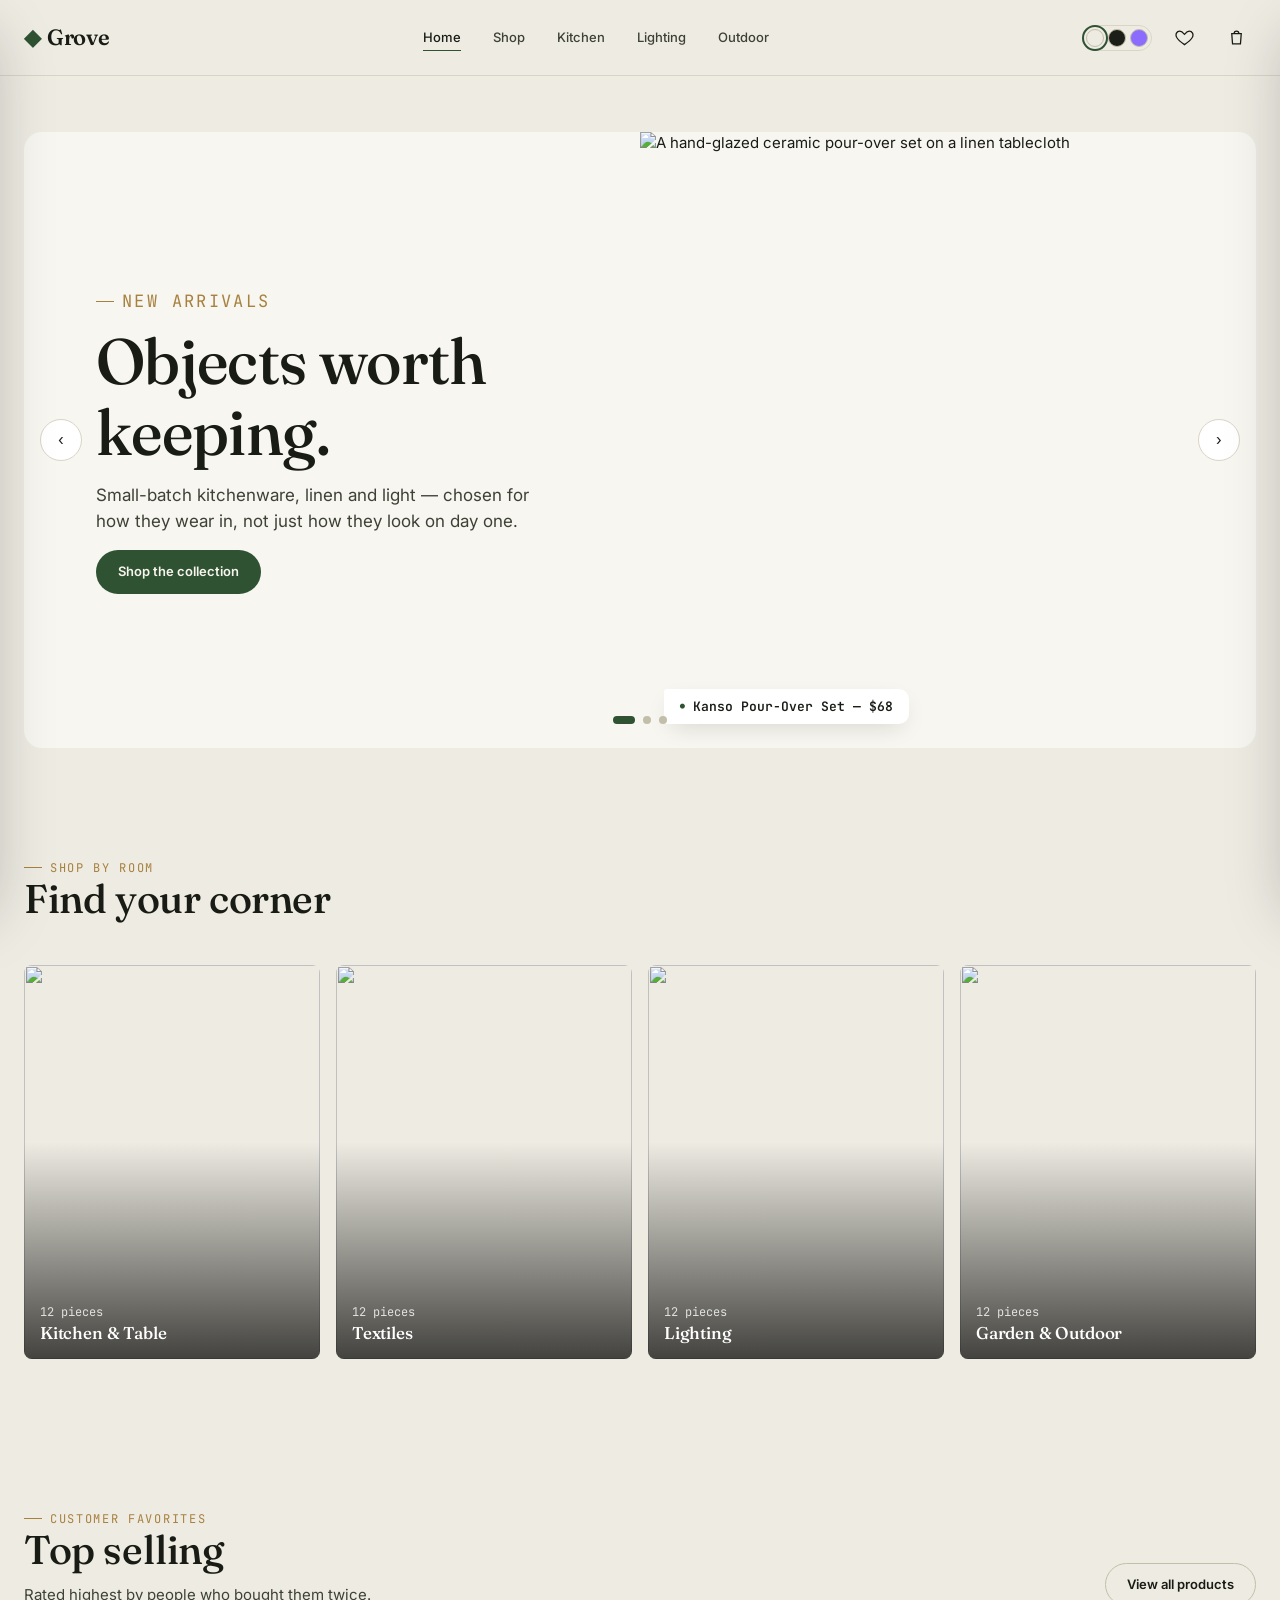
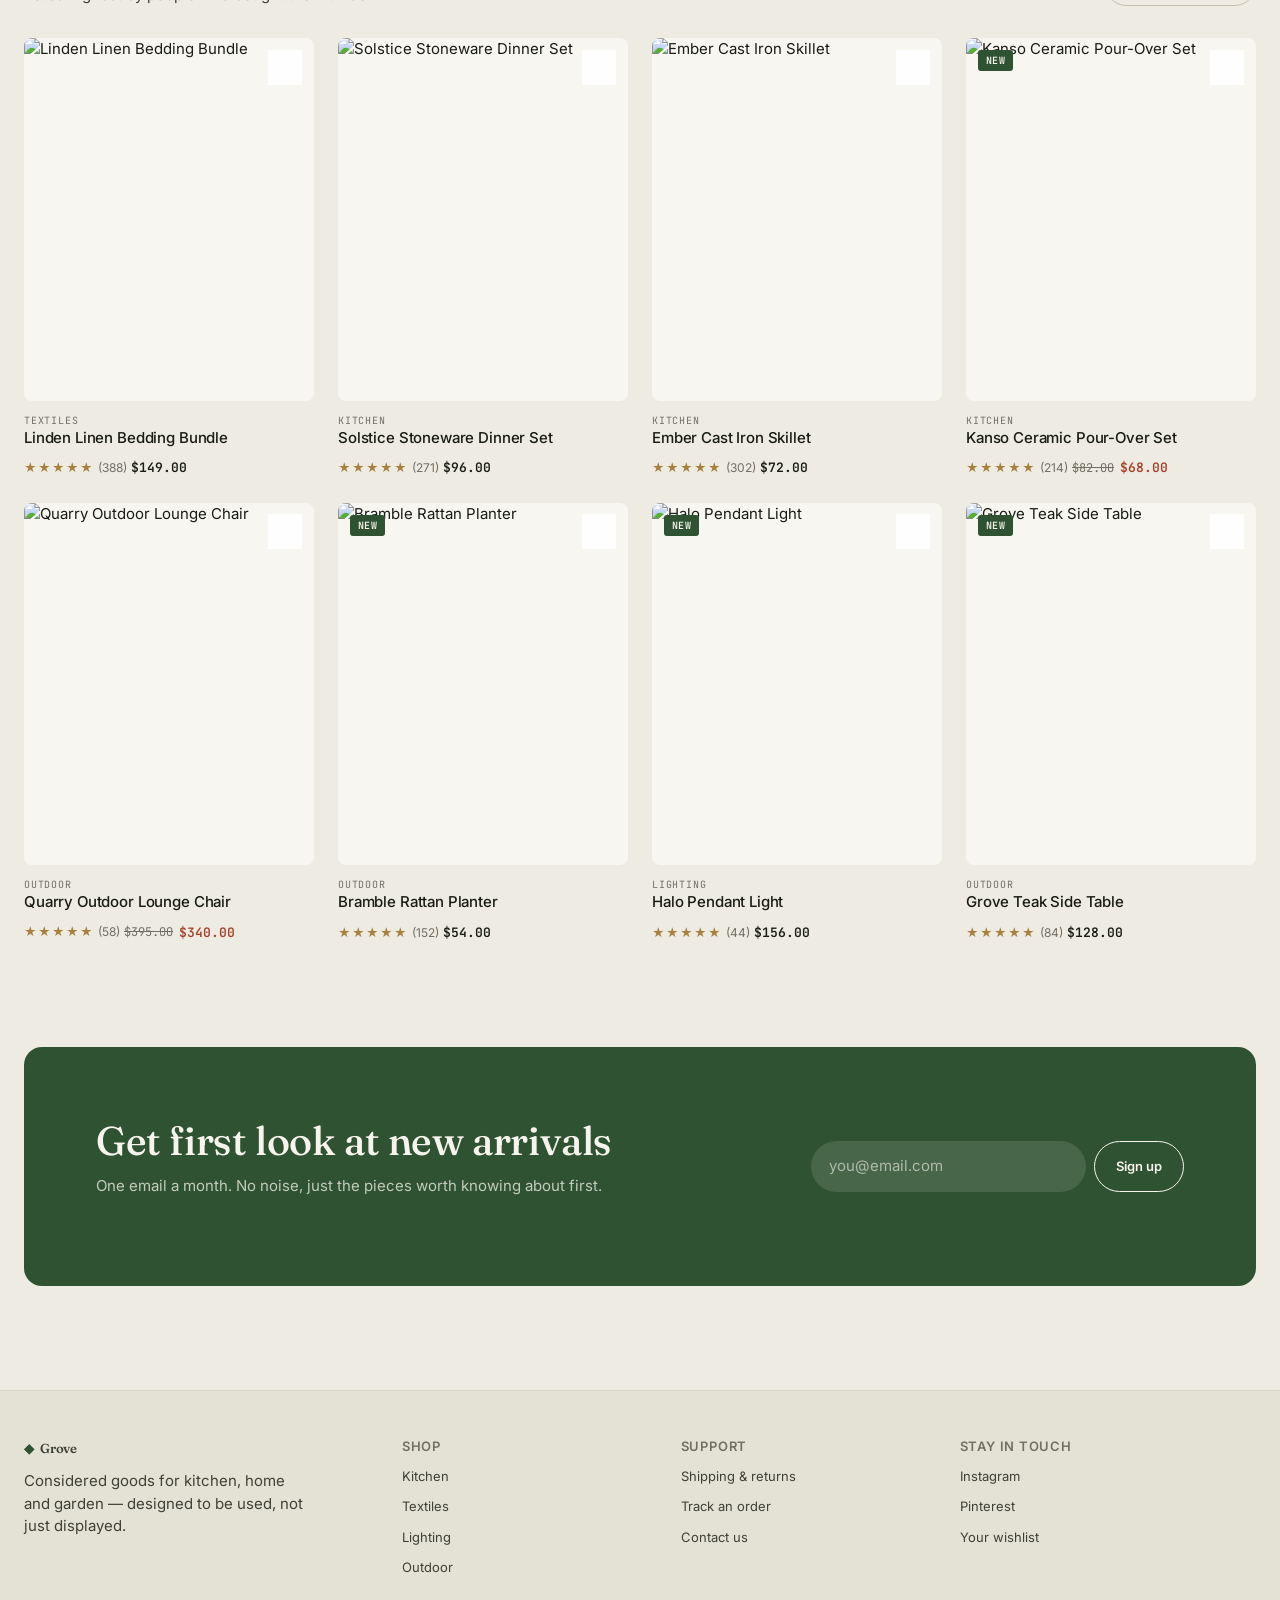
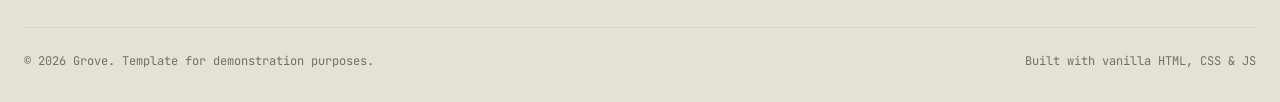
==== commit 3ef51f2a: "Phase 2: harden cart dialog semantics" ====
--- a/index.html
+++ b/index.html
@@ -205,9 +205,9 @@
 
 <!-- Cart drawer -->
 <div class="drawer-overlay" data-cart-overlay></div>
-<aside class="drawer" data-cart-drawer aria-label="Shopping cart">
+<aside class="drawer" data-cart-drawer role="dialog" aria-modal="true" aria-labelledby="cart-drawer-title" aria-hidden="true">
   <div class="drawer__header">
-    <h3>Your cart</h3>
+    <h3 id="cart-drawer-title">Your cart</h3>
     <button class="icon-btn" data-cart-close aria-label="Close cart">✕</button>
   </div>
   <div class="drawer__body" data-cart-body></div>
--- a/css/style.css
+++ b/css/style.css
@@ -233,3 +233,10 @@
   .footer-grid { grid-template-columns: 1fr 1fr; }
   .footer-bottom { flex-direction: column; gap: var(--space-3); align-items: flex-start; }
 }
+
+
+/* Prevent page scrolling while navigation/cart drawers are open. */
+body.nav-open,
+body.cart-open {
+  overflow: hidden;
+}
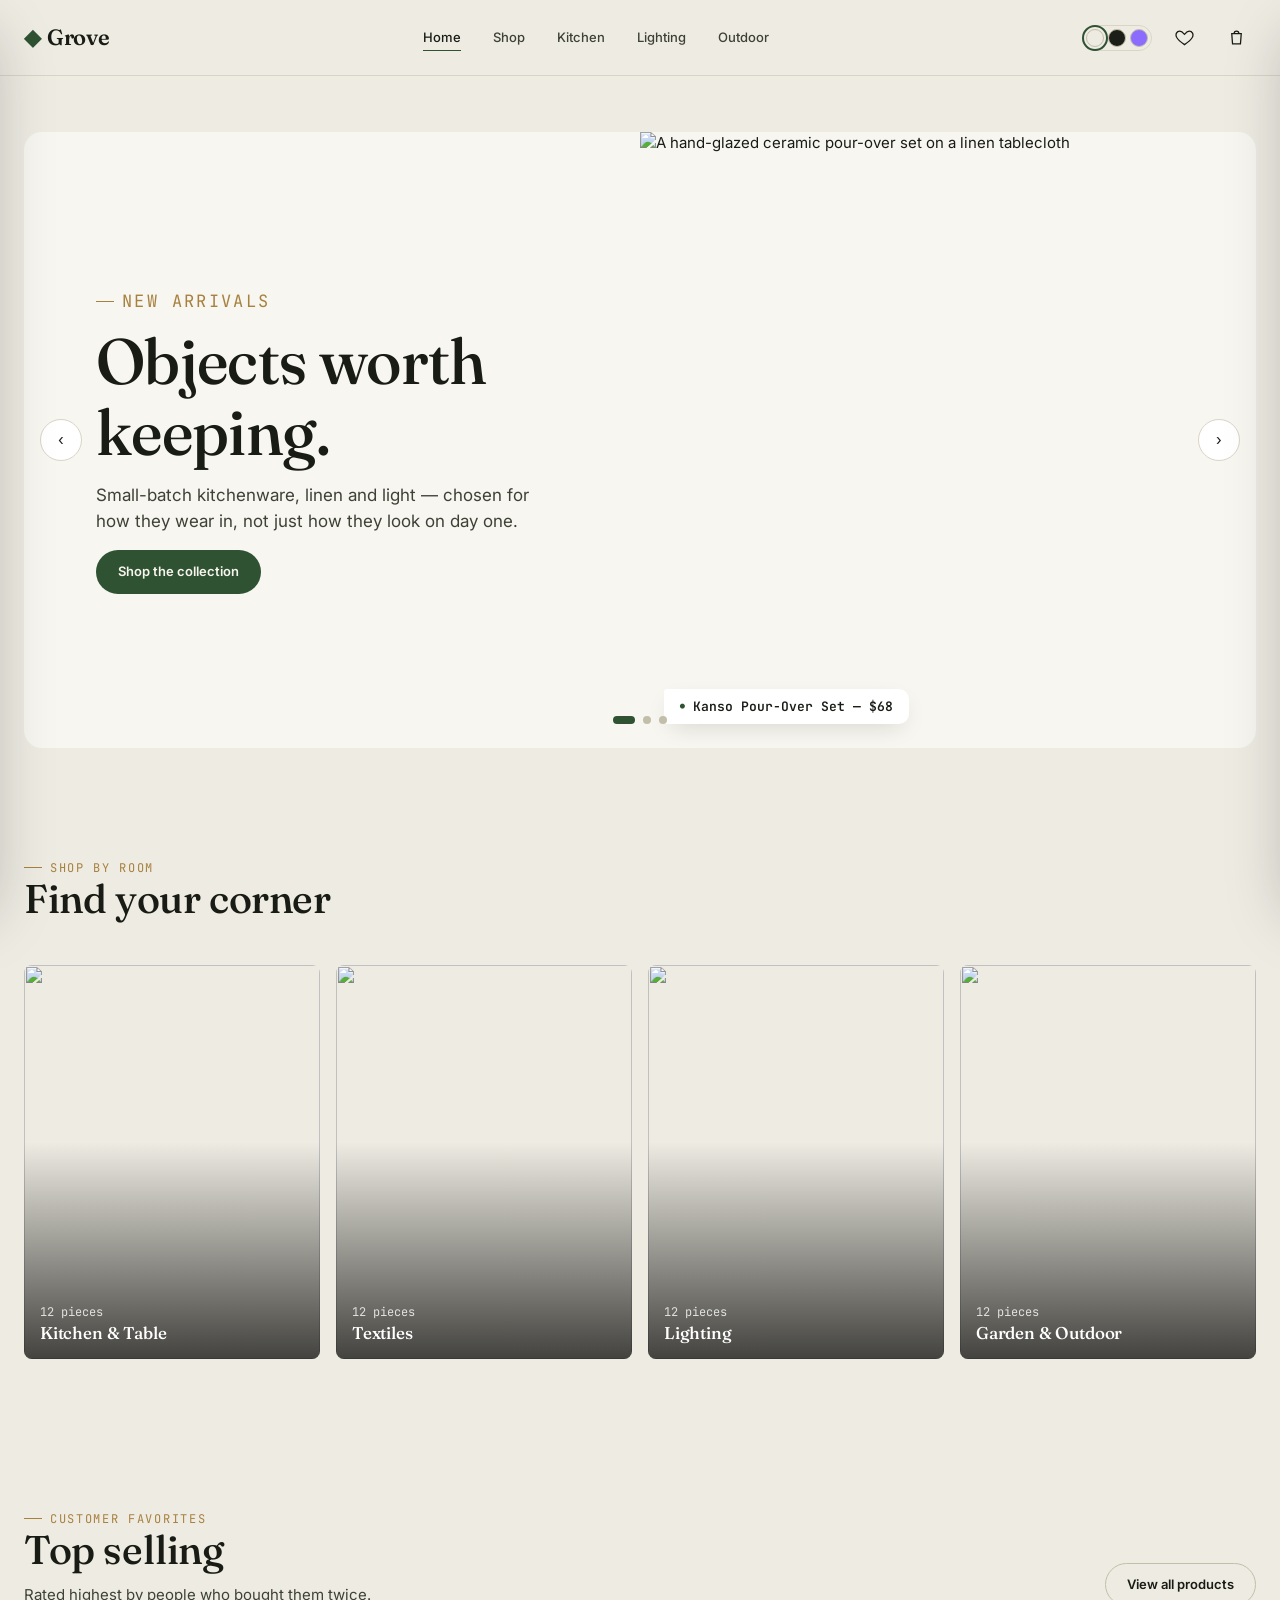
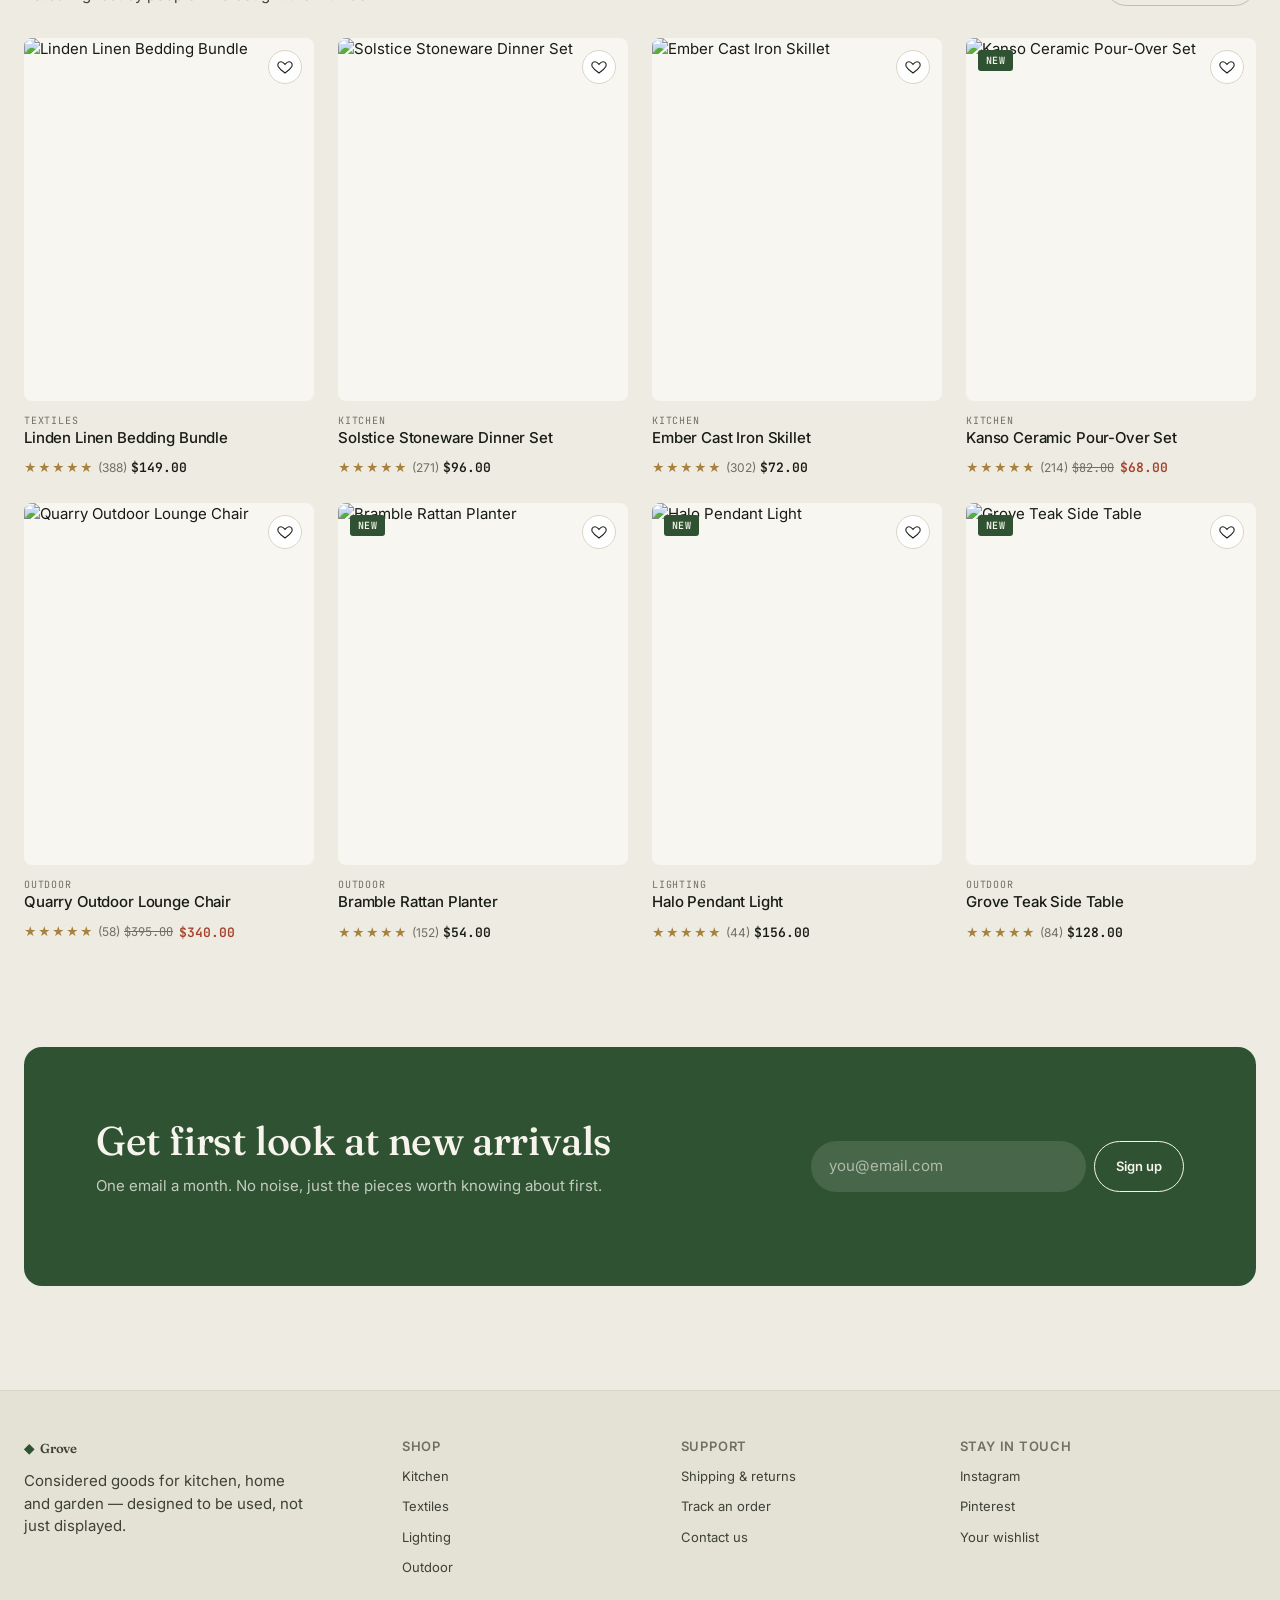
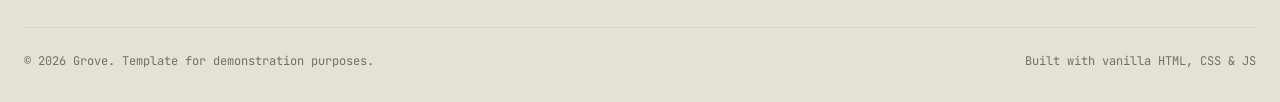
==== commit ca22ca3f: "chore: standardize Grove SEO metadata" ====
--- a/index.html
+++ b/index.html
@@ -5,6 +5,17 @@
 <meta name="viewport" content="width=device-width, initial-scale=1.0">
 <title>Grove — Considered goods for everyday living</title>
 <meta name="description" content="Grove is a considered-goods storefront: kitchen, textiles, lighting and outdoor pieces made to last.">
+<link rel="canonical" href="https://dev-muhadz.github.io/grove-shop/">
+<meta name="robots" content="index,follow">
+<meta property="og:type" content="website">
+<meta property="og:title" content="Grove — Considered goods for everyday living">
+<meta property="og:description" content="Grove is a considered-goods storefront: kitchen, textiles, lighting and outdoor pieces made to last.">
+<meta property="og:url" content="https://dev-muhadz.github.io/grove-shop/">
+<meta property="og:site_name" content="Grove">
+<meta name="twitter:card" content="summary">
+<meta name="twitter:title" content="Grove — Considered goods for everyday living">
+<meta name="twitter:description" content="Grove is a considered-goods storefront: kitchen, textiles, lighting and outdoor pieces made to last.">
+<link rel="icon" href="favicon.svg" type="image/svg+xml">
 <link rel="preconnect" href="https://fonts.googleapis.com">
 <link rel="stylesheet" href="css/variables.css">
 <link rel="stylesheet" href="css/style.css">
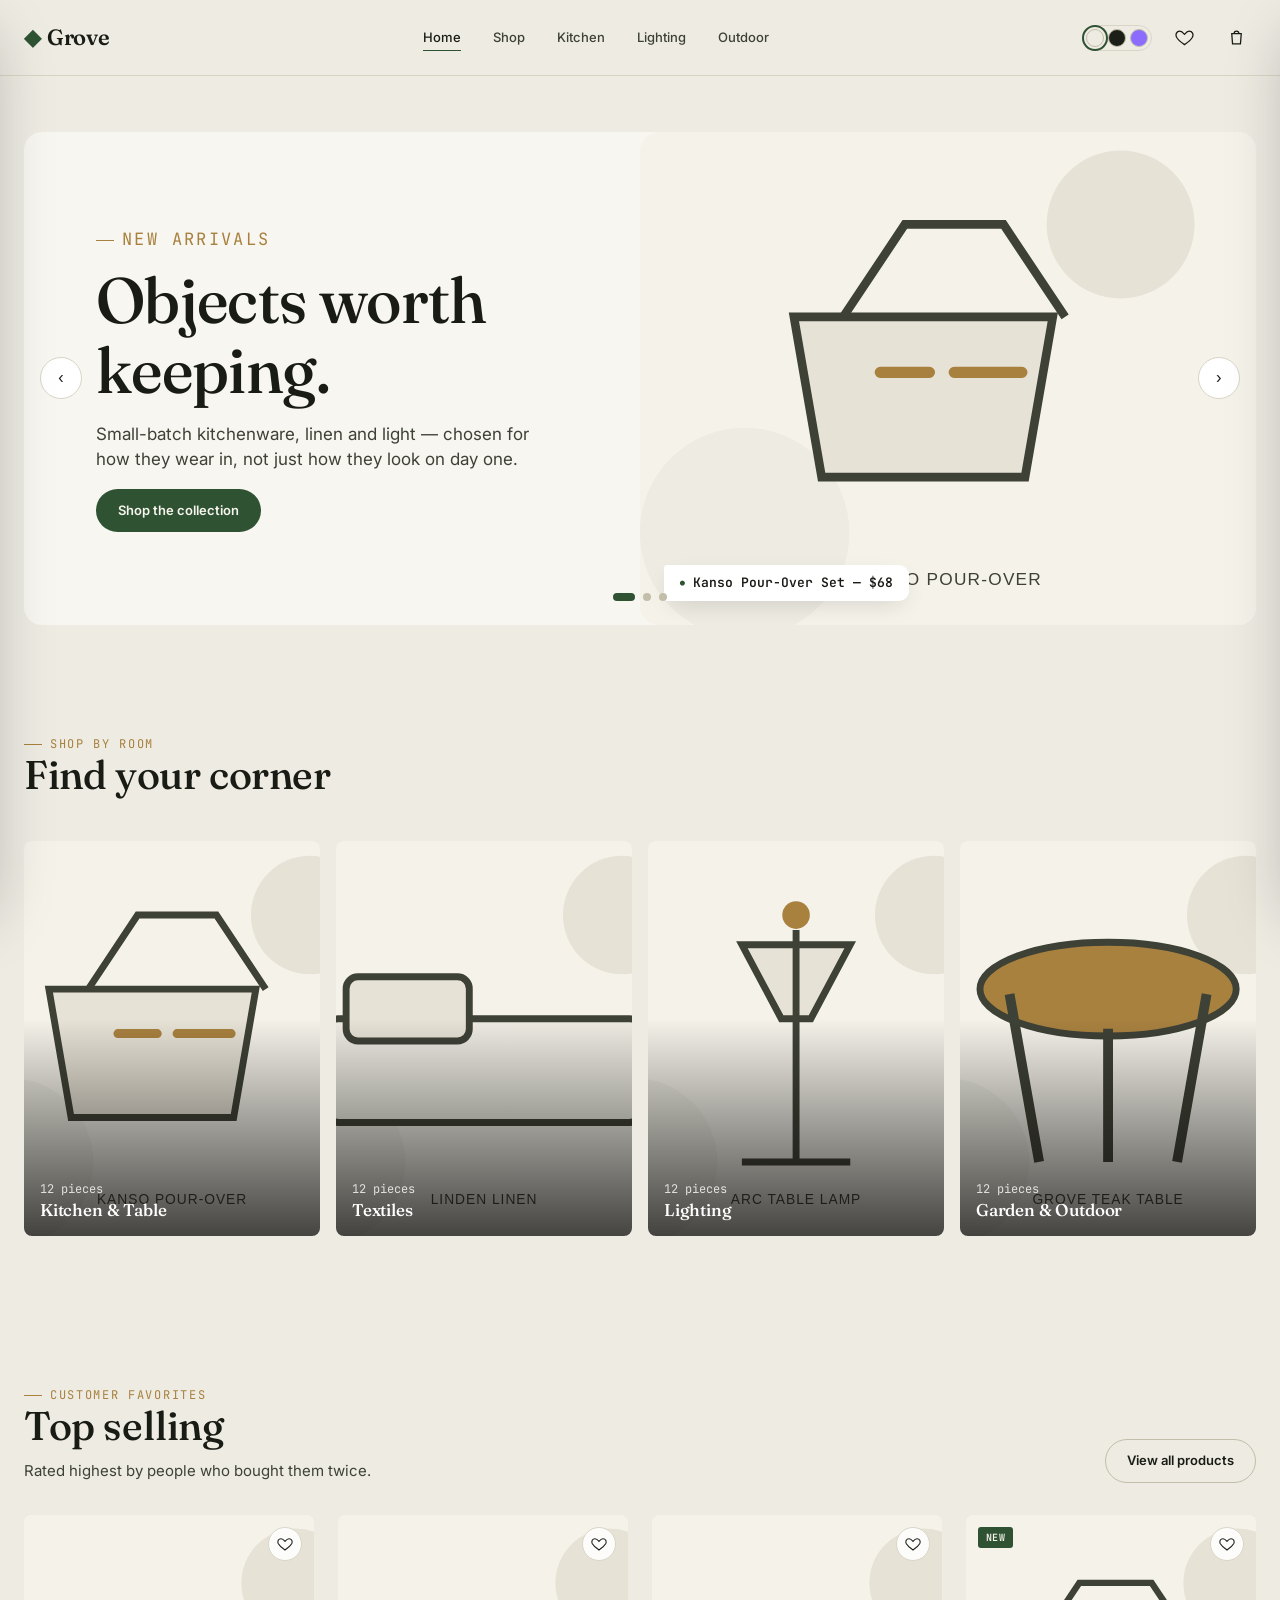
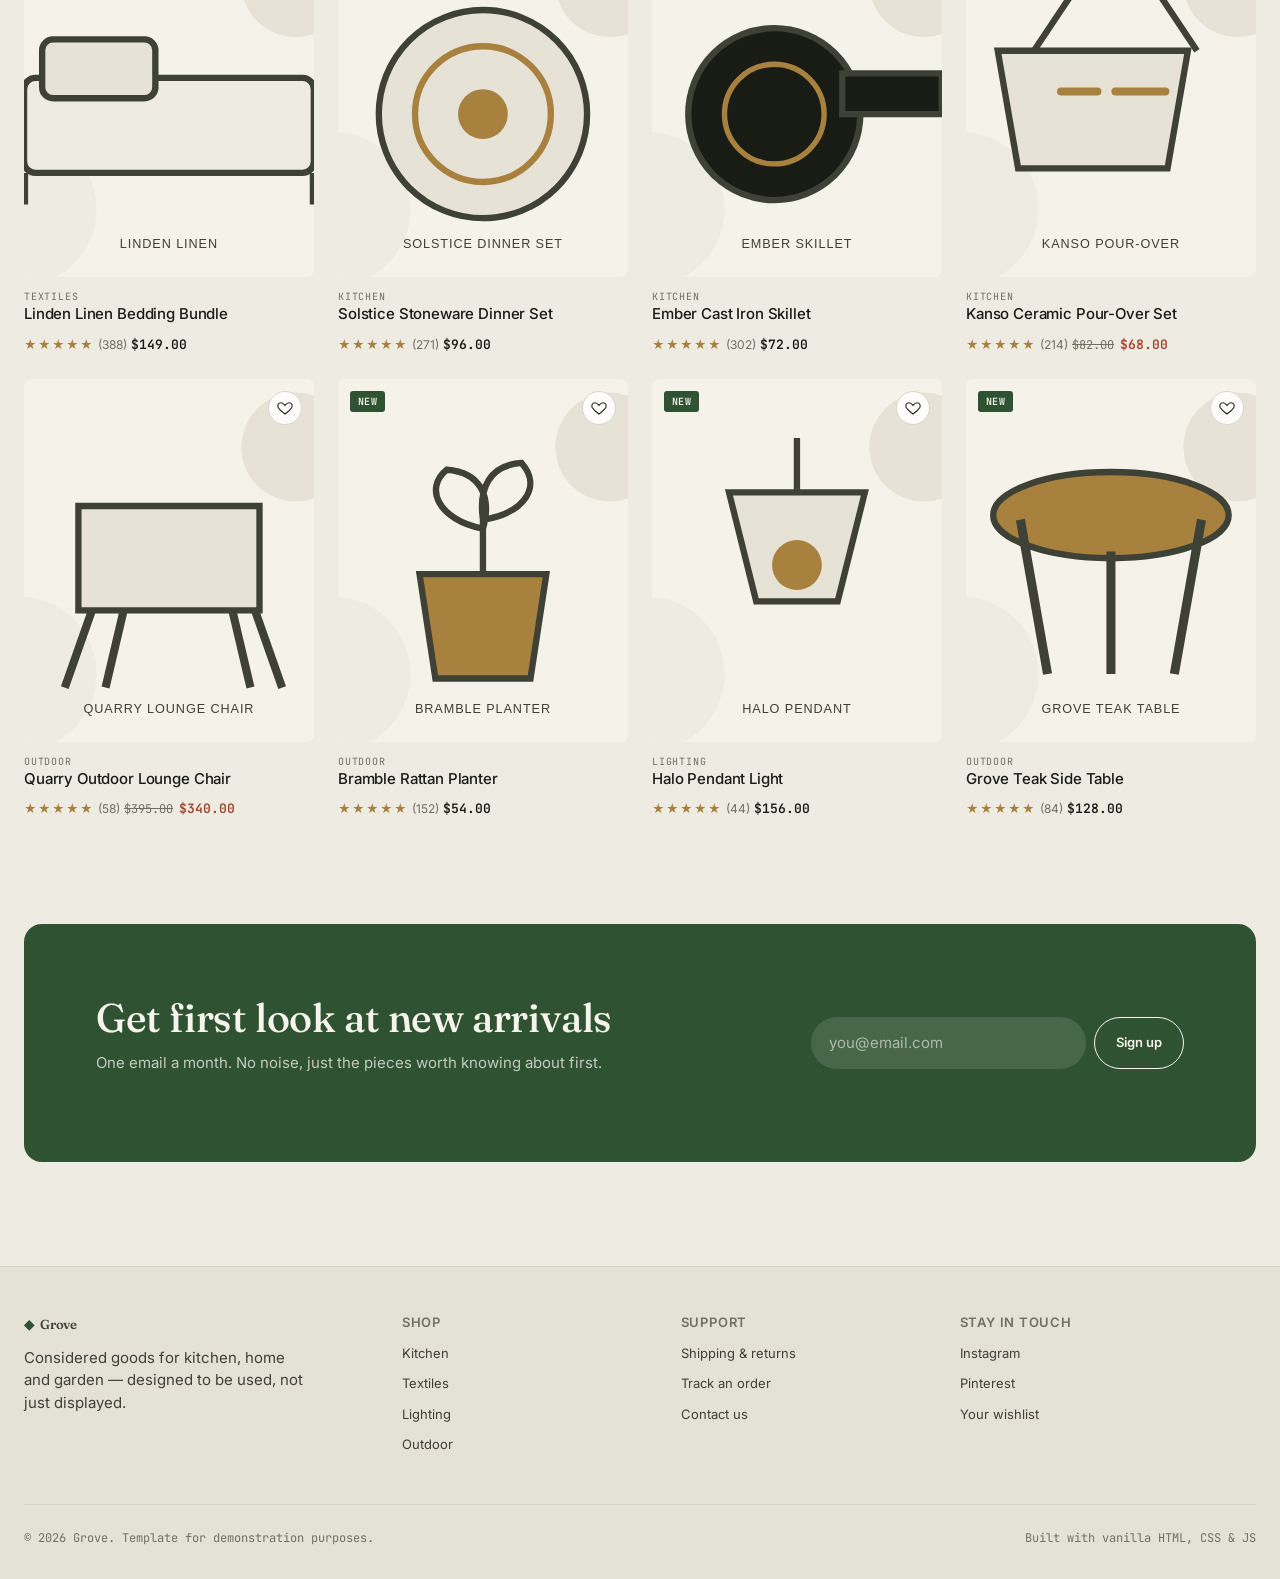
==== commit fcbd4ed4: "Replace homepage external images with local assets" ====
--- a/index.html
+++ b/index.html
@@ -67,7 +67,7 @@
           <a class="btn btn--primary" href="shop.html">Shop the collection</a>
         </div>
         <div class="hero-slide__media">
-          <img src="https://picsum.photos/seed/grove-hero-1/1000/1000" alt="A hand-glazed ceramic pour-over set on a linen tablecloth" width="1000" height="1000">
+          <img src="images/products/p-001.svg" alt="A hand-glazed ceramic pour-over set on a linen tablecloth" width="1000" height="1000">
           <span class="hero-slide__price">Kanso Pour-Over Set — $68</span>
         </div>
       </div>
@@ -79,7 +79,7 @@
           <a class="btn btn--primary" href="shop.html?category=textiles">Shop textiles</a>
         </div>
         <div class="hero-slide__media">
-          <img src="https://picsum.photos/seed/grove-hero-2/1000/1000" alt="Stone-washed linen bedding folded on a bed" width="1000" height="1000">
+          <img src="images/products/p-002.svg" alt="Stone-washed linen bedding folded on a bed" width="1000" height="1000">
           <span class="hero-slide__price">Linden Bedding Bundle — $149</span>
         </div>
       </div>
@@ -91,7 +91,7 @@
           <a class="btn btn--primary" href="shop.html?category=outdoor">Shop outdoor</a>
         </div>
         <div class="hero-slide__media">
-          <img src="https://picsum.photos/seed/grove-hero-3/1000/1000" alt="A teak side table and lounge chair on a patio at dusk" width="1000" height="1000">
+          <img src="images/products/p-012.svg" alt="A teak side table and lounge chair on a patio at dusk" width="1000" height="1000">
           <span class="hero-slide__price">Quarry Lounge Chair — $340</span>
         </div>
       </div>
@@ -110,19 +110,19 @@
     </div>
     <div class="category-grid" data-category-grid>
       <a class="category-card" href="shop.html?category=kitchen">
-        <img src="https://picsum.photos/seed/grove-kitchen/600/750" alt="" loading="lazy" width="600" height="750">
+        <img src="images/products/p-001.svg" alt="" loading="lazy" width="600" height="750">
         <span class="category-card__label"><span>12 pieces</span><h3>Kitchen &amp; Table</h3></span>
       </a>
       <a class="category-card" href="shop.html?category=textiles">
-        <img src="https://picsum.photos/seed/grove-textiles/600/750" alt="" loading="lazy" width="600" height="750">
+        <img src="images/products/p-002.svg" alt="" loading="lazy" width="600" height="750">
         <span class="category-card__label"><span>12 pieces</span><h3>Textiles</h3></span>
       </a>
       <a class="category-card" href="shop.html?category=lighting">
-        <img src="https://picsum.photos/seed/grove-lighting/600/750" alt="" loading="lazy" width="600" height="750">
+        <img src="images/products/p-003.svg" alt="" loading="lazy" width="600" height="750">
         <span class="category-card__label"><span>12 pieces</span><h3>Lighting</h3></span>
       </a>
       <a class="category-card" href="shop.html?category=outdoor">
-        <img src="https://picsum.photos/seed/grove-outdoor/600/750" alt="" loading="lazy" width="600" height="750">
+        <img src="images/products/p-012.svg" alt="" loading="lazy" width="600" height="750">
         <span class="category-card__label"><span>12 pieces</span><h3>Garden &amp; Outdoor</h3></span>
       </a>
     </div>
